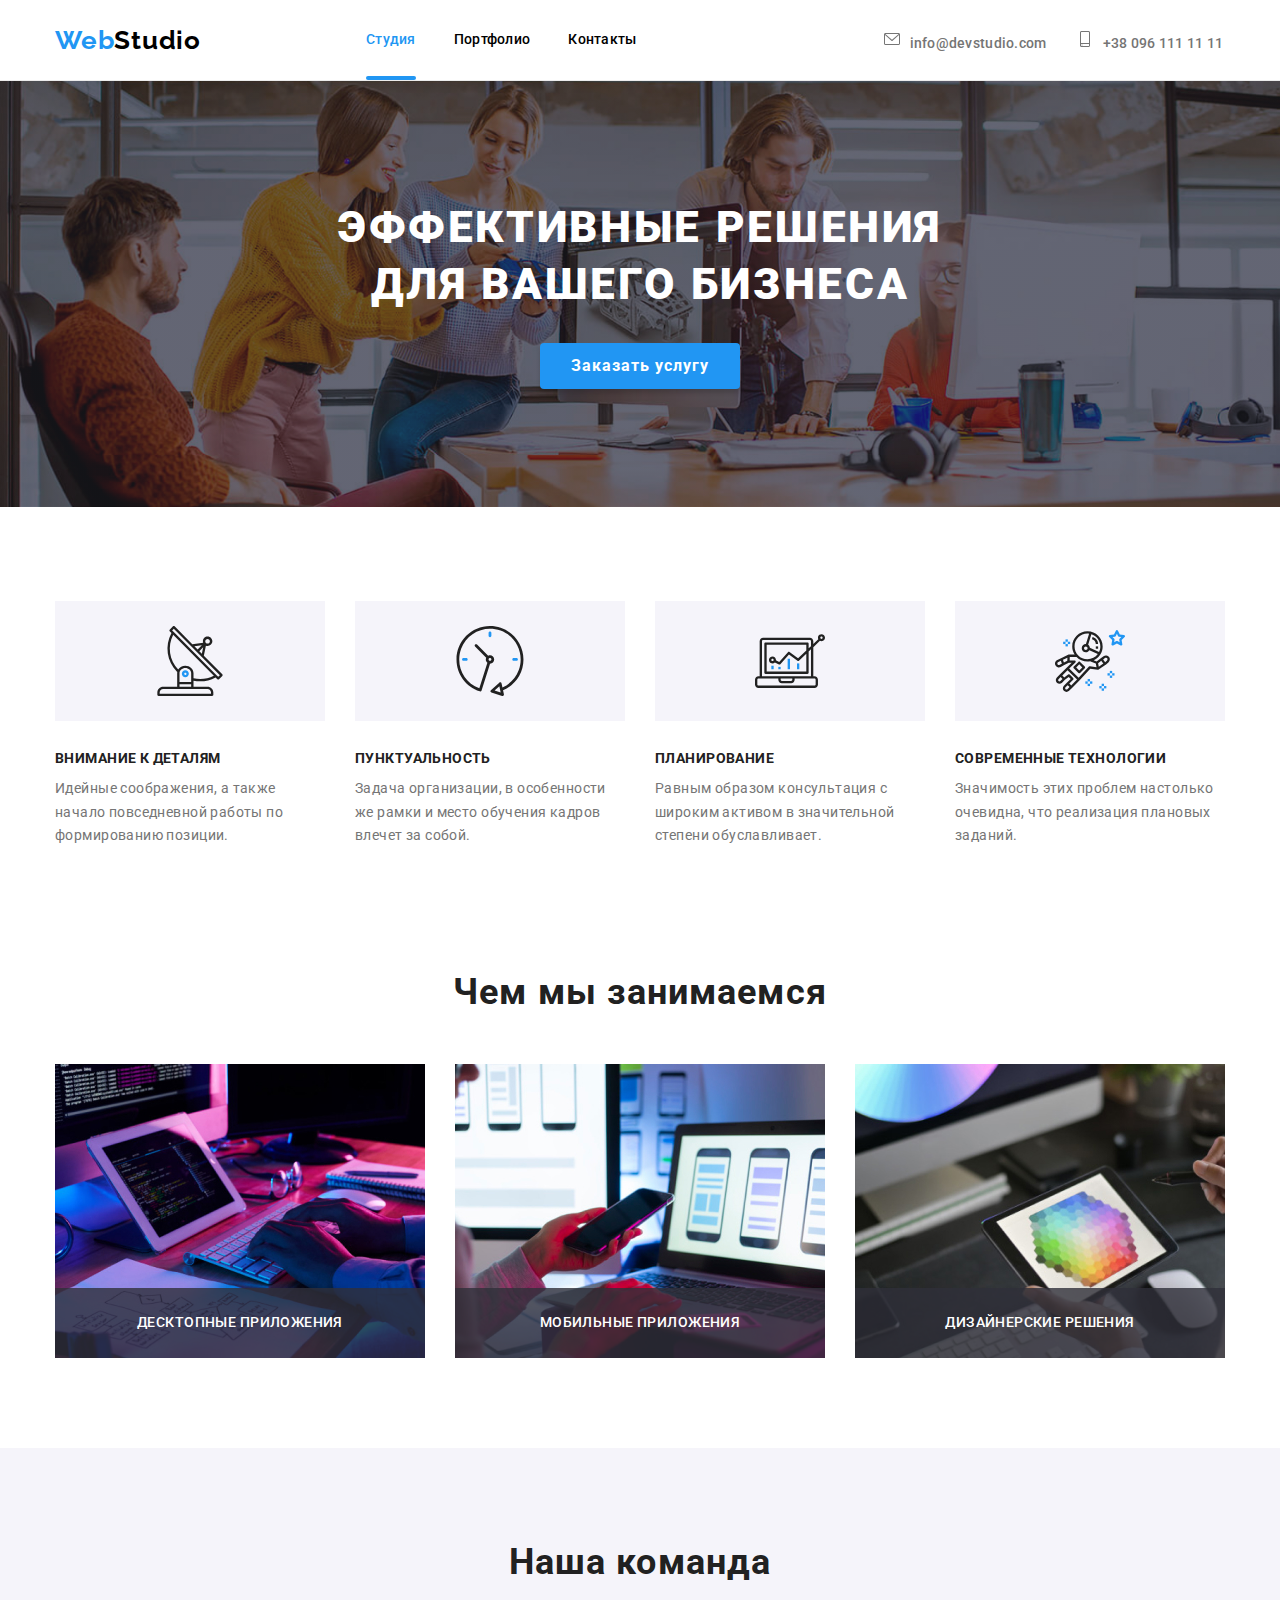
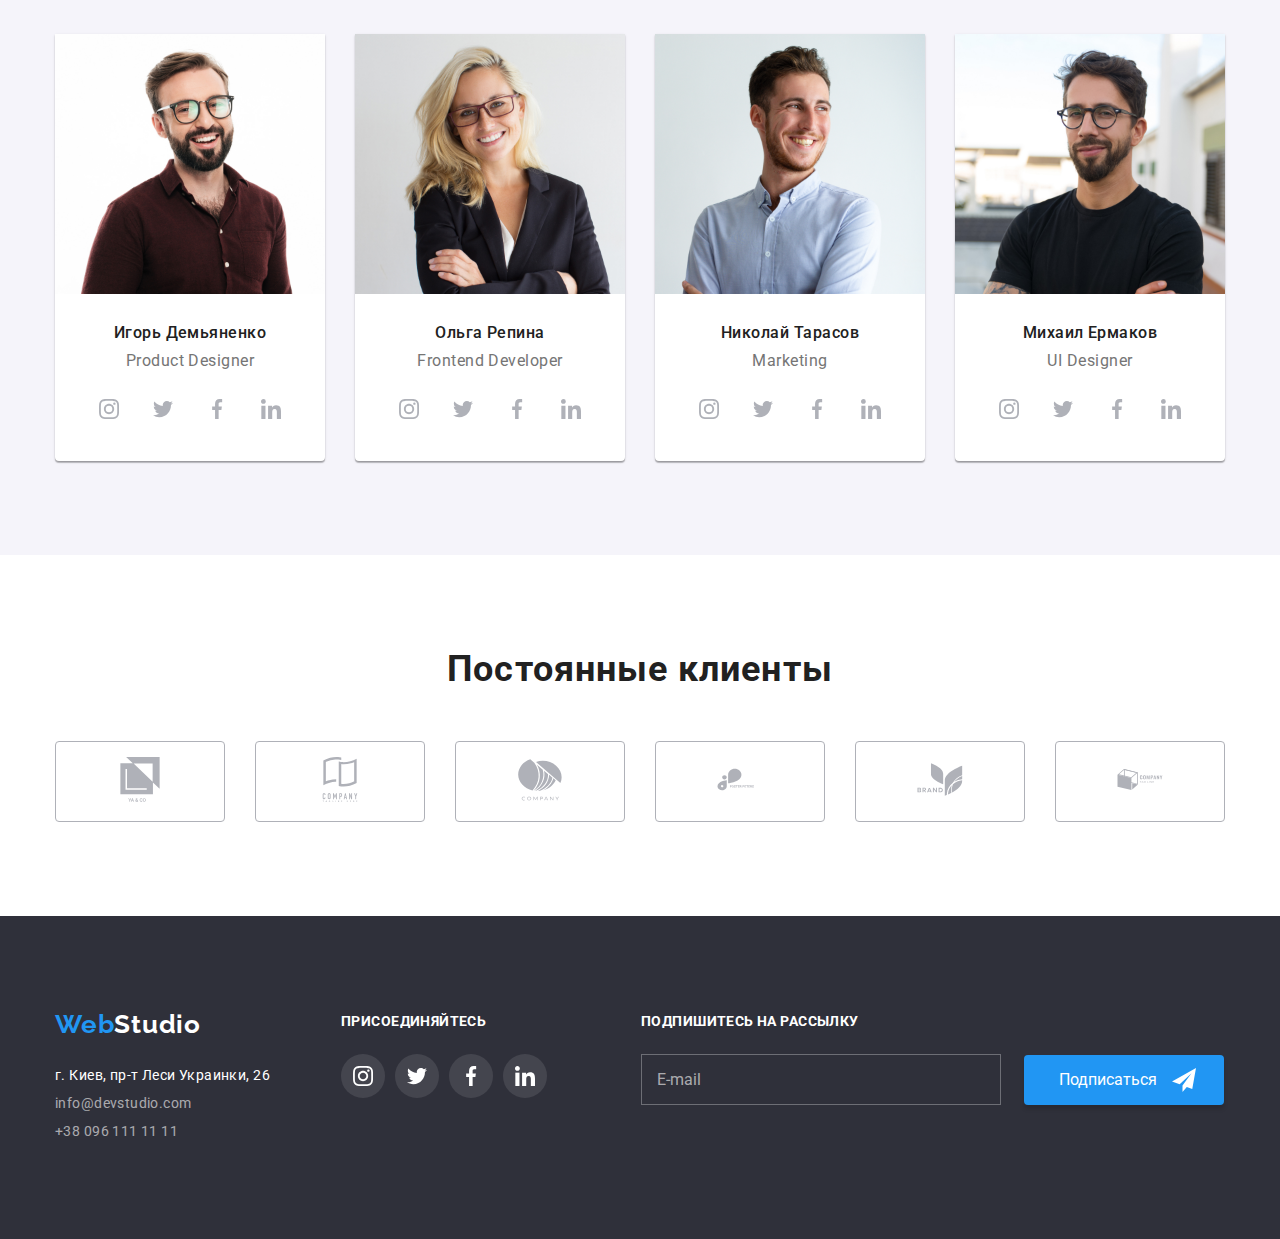
==== index.html @ 7bf4fde3 "hw8" ====
<!DOCTYPE html>
<html lang="ru">

<head>
	<meta charset="UTF-8">
	<meta http-equiv="X-UA-Compatible" content="IE=edge">
	<meta name="viewport" content="width=device-width, initial-scale=1.0">
	<title>WebStudio</title>
	<link href="https://fonts.googleapis.com/css2?family=Roboto:wght@400;500;700;900&display=swap" rel="stylesheet">
	<link href="https://fonts.googleapis.com/css2?family=Raleway:wght@700&display=swap" rel="stylesheet">
	<link rel="stylesheet" href="node_modules/modern-normalize/modern-normalize.css">
	<link href="css/main.min.css" rel="stylesheet">
</head>

<body class="wrapper">
	<header class="header">
		<div class="container">
			<div class="top__line">
				<a href="./index.html" class="top__line-logo">
					<span class="top__line-logo-web">Web</span>Studio
				</a>
				<button type="button" class="mobile-menu" aria-expanded="false" aria-controls="header-menu" data-menu-button>
					<input type="checkbox" />
					<span></span>
					<span></span>
					<span></span>
				</button>
				<div class="header-menu" id="header-menu" data-menu>
					<nav class="top__line-nav" data-menu>
						<ul class="top__line-ul">
							<li class="top__line-li nav__border">
								<a href="./index.html">Студия</a>
							</li>
							<li class="top__line-li">
								<a href="./portfolio.html">Портфолио</a>
							</li>
							<li class="top__line-li " data-menu-close>
								<a href="#">Контакты</a>
							</li>
						</ul>
					</nav>
					<ul class="top__line-info">
						<li class="info-email">
							<a href="#">
								<svg class="info-icon">
									<use href="images/symbol-defs.svg#icon-envelope"></use>
								</svg>info@devstudio.com</a>
						</li>
						<li class="info-tel">
							<a href="tel:+380961111111"><svg class="info-icon" width="10" height="16">
									<use href="images/symbol-defs.svg#icon-smartphone"></use>
								</svg>+38 096 111 11 11</a>
						</li>
					</ul>
					<ul class="header-link">
						<li class="header-link-li"><a href="#">Instagram</a></li>
						<li class="header-link-li"><a href="#">Twitter</a></li>
						<li class="header-link-li"><a href="#">Facebook</a></li>
						<li class="header-link-li"><a href="#">LinkedIn</a></li>
					</ul>
				</div>
			</div>
		</div>
	</header>
	<main class="main">
		<section class="up__block">
			<div class="container">
				<h1 class="up__block-title">Эффективные решения<br> для вашего бизнеса</h1>
				<div class="up__block-button">
					<button type="button" class="up__block-bt" data-modal-open>Заказать услугу</button>
				</div>
			</div>
		</section>
		<section class="peculiarities">
			<div class="container">
				<ul class="peculiarities__flex">
					<li class="peculiarities-info peculiarities-icon1">
						<h2>Внимание к деталям</h2>
						<p>
							Идейные соображения, а также начало повседневной работы по формированию позиции.
						</p>
					</li>
					<li class="peculiarities-info peculiarities-icon2">
						<h2>Пунктуальность</h2>
						<p>
							Задача организации, в особенности же рамки и место обучения кадров влечет за собой.
						</p>
					</li>
					<li class="peculiarities-info peculiarities-icon3">
						<h2>Планирование</h2>
						<p>
							Равным образом консультация с широким активом в значительной степени обуславливает.
						</p>
					</li>
					<li class="peculiarities-info peculiarities-icon4">
						<h2>Современные технологии</h2>
						<p>
							Значимость этих проблем настолько очевидна, что реализация плановых заданий.
						</p>
					</li>
				</ul>
			</div>
		</section>
		<section class="classes">
			<div class="container">
				<h2 class="classes__title">Чем мы занимаемся</h2>
				<ul class="classes__image">
					<li>
						<img src="images/img.jpg" alt="руки" class="classes-img classes-img1" width="370" height="294">
						<h2 class="classes-image-sabtitle">Десктопные приложения</h2>
					</li>
					<li>
						<img src="images/img2.jpg" alt="ноутбук" class="classes-img classes-img2" width="370" height="294">
						<h2 class="classes-image-sabtitle">Мобильные приложения</h2>
					</li>
					<li>
						<img src="images/img3.jpg" alt="палитра" class="classes-img classes-img3" width="370" height="294">
						<h2 class="classes-image-sabtitle">Дизайнерские решения</h2>
					</li>
				</ul>
			</div>
		</section>
		<section class="team">
			<div class="container">
				<h2 class="team__title">Наша команда</h2>
				<ul class="team-flex">
					<li class="team-cards team-card1">
						<img src="images/img4.jpg" alt="Игорь Демьяненко">
						<div class="team-card-padding">
							<h2 class="team-card-title">Игорь Демьяненко</h2>
							<p class="team-card-sabtitle">Product Designer</p>
							<ul class="team-social">
								<li class="team-social-li">
									<a href="#" class="team-social-link" title="instagram">
										<svg class="team-social-svg">
											<use href="images/symbol-defs.svg#icon-instagram"></use>
										</svg>
									</a>
								</li>
								<li class="team-social-li">
									<a href="#" class="team-social-link" title="twitter">
										<svg class="team-social-svg">
											<use href="images/symbol-defs.svg#icon-twitter"></use>
										</svg>
									</a>
								</li>
								<li class="team-social-li">
									<a href="#" class="team-social-link" title="facebook">
										<svg class="team-social-svg">
											<use href="images/symbol-defs.svg#icon-facebook"></use>
										</svg>
									</a>
								</li>
								<li class="team-social-li">
									<a href="#" class="team-social-link" title="linkedin">
										<svg class="team-social-svg">
											<use href="images/symbol-defs.svg#icon-linkedin"></use>
										</svg>
									</a>
								</li>
							</ul>
						</div>
					</li>
					<li class="team-cards team-card2">
						<img src="images/img5.jpg" alt="Игорь Демьяненко">
						<div class="team-card-padding">
							<h2 class="team-card-title">Ольга Репина</h2>
							<p class="team-card-sabtitle">Frontend Developer</p>
							<ul class="team-social">
								<li class="team-social-li">
									<a href="#" class="team-social-link" title="instagram">
										<svg class="team-social-svg">
											<use href="images/symbol-defs.svg#icon-instagram"></use>
										</svg>
									</a>
								</li>
								<li class="team-social-li">
									<a href="#" class="team-social-link" title="twitter">
										<svg class="team-social-svg">
											<use href="images/symbol-defs.svg#icon-twitter"></use>
										</svg>
									</a>
								</li>
								<li class="team-social-li">
									<a href="#" class="team-social-link" title="facebook">
										<svg class="team-social-svg">
											<use href="images/symbol-defs.svg#icon-facebook"></use>
										</svg>
									</a>
								</li>
								<li class="team-social-li">
									<a href="#" class="team-social-link" title="linkedin">
										<svg class="team-social-svg">
											<use href="images/symbol-defs.svg#icon-linkedin"></use>
										</svg>
									</a>
								</li>
							</ul>
						</div>
					</li>
					<li class="team-cards team-card3">
						<img src="images/img6.jpg" alt="Игорь Демьяненко">
						<div class="team-card-padding">
							<h2 class="team-card-title">Николай Тарасов</h2>
							<p class="team-card-sabtitle">Marketing</p>
							<ul class="team-social">
								<li class="team-social-li">
									<a href="#" class="team-social-link" title="instagram">
										<svg class="team-social-svg">
											<use href="images/symbol-defs.svg#icon-instagram"></use>
										</svg>
									</a>
								</li>
								<li class="team-social-li">
									<a href="#" class="team-social-link" title="twitter">
										<svg class="team-social-svg">
											<use href="images/symbol-defs.svg#icon-twitter"></use>
										</svg>
									</a>
								</li>
								<li class="team-social-li">
									<a href="#" class="team-social-link" title="facebook">
										<svg class="team-social-svg">
											<use href="images/symbol-defs.svg#icon-facebook"></use>
										</svg>
									</a>
								</li>
								<li class="team-social-li">
									<a href="#" class="team-social-link" title="linkedin">
										<svg class="team-social-svg">
											<use href="images/symbol-defs.svg#icon-linkedin"></use>
										</svg>
									</a>
								</li>
							</ul>
						</div>
					</li>
					<li class="team-cards team-card4">
						<img src="images/img7.jpg" alt="Игорь Демьяненко">
						<div class="team-card-padding">
							<h2 class="team-card-title">Михаил Ермаков</h2>
							<p class="team-card-sabtitle">UI Designer</p>
							<ul class="team-social">
								<li class="team-social-li">
									<a href="#" class="team-social-link" title="instagram">
										<svg class="team-social-svg">
											<use href="images/symbol-defs.svg#icon-instagram"></use>
										</svg>
									</a>
								</li>
								<li class="team-social-li">
									<a href="#" class="team-social-link" title="twitter">
										<svg class="team-social-svg">
											<use href="images/symbol-defs.svg#icon-twitter"></use>
										</svg>
									</a>
								</li>
								<li class="team-social-li">
									<a href="#" class="team-social-link" title="facebook">
										<svg class="team-social-svg">
											<use href="images/symbol-defs.svg#icon-facebook"></use>
										</svg>
									</a>
								</li>
								<li class="team-social-li">
									<a href="#" class="team-social-link" title="linkedin">
										<svg class="team-social-svg">
											<use href="images/symbol-defs.svg#icon-linkedin"></use>
										</svg>
									</a>
								</li>
							</ul>
						</div>
					</li>
				</ul>
			</div>
		</section>
		<section class="client">
			<div class="container">
				<h2 class="client-title">Постоянные клиенты</h2>
				<ul class="client-ul">
					<li class="client-li">
						<a href="" class="client-link">
							<svg class="client-li-icon">
								<use href="images/symbol-defs.svg#icon-group"></use>
							</svg>
						</a>
					</li>
					<li class="client-li">
						<a href="" class="client-link">
							<svg class="client-li-icon">
								<use href="images/symbol-defs.svg#icon-group-1"></use>
							</svg>
						</a>
					</li>
					<li class="client-li">
						<a href="" class="client-link">
							<svg class="client-li-icon">
								<use href="images/symbol-defs.svg#icon-group-2"></use>
							</svg>
						</a>
					</li>
					<li class="client-li">
						<a href="" class="client-link">
							<svg class="client-li-icon">
								<use href="images/symbol-defs.svg#icon-group-3"></use>
							</svg>
						</a>
					</li>
					<li class="client-li">
						<a href="" class="client-link">
							<svg class="client-li-icon">
								<use href="images/symbol-defs.svg#icon-group-4"></use>
							</svg>
						</a>
					</li>
					<li class="client-li">
						<a href="" class="client-link">
							<svg class="client-li-icon">
								<use href="images/symbol-defs.svg#icon-group-5"></use>
							</svg>
						</a>
					</li>
				</ul>
			</div>
		</section>
	</main>
	<footer class="footer">
		<div class="container">
			<section class="container-flex-footer">

				<address class="footer__address">
					<a href="./index.html" class="footer__logo">
						<span class="footer__logo-web">Web</span>Studio
					</a>
					<p class="footer__address-street">г. Киев, пр-т Леси Украинки, 26</p>
					<a href="mailto:info@devstudio.com" class="footer__address-email">info@devstudio.com</a><br>
					<a href="tel:+380961111111" class="footer__address-tell">+38 096 111 11 11</a>
				</address>
				<section class="footer-social">
					<h2>присоединяйтесь</h2>
					<ul class="social-ul">
						<li><a href="#" class="footer-social-icon footer-social-icon1"></a></li>
						<li><a href="#" class="footer-social-icon footer-social-icon2"></a></li>
						<li><a href="#" class="footer-social-icon footer-social-icon3"></a></li>
						<li><a href="#" class="footer-social-icon footer-social-icon4"></a></li>
					</ul>
				</section>

				<form action="" class="footer-form">
					<h2>Подпишитесь на рассылку</h2>
					<input type="email" placeholder="E-mail" class="footer-form-input">
					<button type="submit" class="footer-form-bt">Подписаться
						<svg class="footer-form-svg" width="24" height="24">
							<use href="images/symbol-defs.svg#icon-send"></use>
						</svg>
					</button>
				</form>
			</section>
		</div>
	</footer>
	<div class="backdrop is-hidden" data-modal>
		<div class="modal">
			<button class="modal-btn" data-modal-close>
				<svg class="modal-btn-close">
					<use href="images/symbol-defs.svg#icon-close"></use>
				</svg>
			</button>
			<form class="modal-body">
				<h2 class="modal-title">Оставьте свои данные, мы вам перезвоним</h2>
				<label for="name" class="modal-label modal-label-name">Имя</label>
				<div class="form-field1">
					<input type="text" name="name" class="modal-input modal-input-name" id="name">
					<svg class="modal-social-svg1">
						<use href="images/symbol-defs.svg#icon-name"></use>
					</svg>
				</div>
				<label for="name" class="modal-label modal-label-name">Телефон</label>
				<div class="form-field1">
					<input type="tel" name="phone" class="modal-input modal-input-name" id="name">
					<svg class="modal-social-svg1">
						<use href="images/symbol-defs.svg#icon-tel"></use>
					</svg>
				</div>
				<label for="name" class="modal-label modal-label-name">Почта</label>
				<div class="form-field1">
					<input type="email" name="email" class="modal-input modal-input-name" id="name">
					<svg class="modal-social-svg1">
						<use href="images/symbol-defs.svg#icon-mail"></use>
					</svg>
				</div>

				<label for="text" class="modal-label modal-label-text">Комментарий</label>
				<textarea name="text" placeholder="Введите текст" class="modal-input modal-input-text" id="text"></textarea>

				<label for="check" class="modal-label-checkbox"><input type="checkbox" id="check" class="modal-checkbox">
					<svg class="checkbox-icon" width="15" height="16">
						<use href="images/symbol-defs.svg#icon-icon-check"></use>
					</svg>
					Соглашаюсь с рассылкой и принимаю <a href="#">Условия
						договора</a>
				</label>
				<button type="submit" class="modal-bt">Отправить</button>
			</form>
		</div>
	</div>
	<script src="js/modal.js"></script>
	<script src="js/mobile-menu.js"></script>
</body>

</html>
---- css/main.min.css ----
body{font-family:Roboto}body.scroll{overflow:hidden}*{padding:0;margin:0;border:0}*,*:before,*:after{-webkit-box-sizing:border-box;box-sizing:border-box}:focus,:active{outline:none}a:focus,a:active{outline:none}nav,footer,header,aside{display:block}html,body{height:100%;width:100%;font-size:100%;line-height:2;font-size:14px;-ms-text-size-adjust:100%;-moz-text-size-adjust:100%;-webkit-text-size-adjust:100%}input,button,textarea{font-family:inherit}input::-ms-clear{display:none}button{cursor:pointer}button::-moz-focus-inner{padding:0;border:0}address{font-style:normal}input,a,a :visited{text-decoration:none;color:inherit}button{color:inherit;background-color:inherit}a:focus{cursor:pointer}a:hover{text-decoration:none}svg{fill:inherit}ul li{list-style:none}img{vertical-align:top}h1,h2,h3,h4,h5,h6{font-size:inherit;font-weight:inherit}.container{margin:0 auto;padding:0 15px}@media screen and (min-width: 480px){.container{width:480px}}@media screen and (min-width: 768px){.container{width:768px}}@media screen and (min-width: 1200px){.container{width:1200px}}.header{background:#fff;border-bottom:1px solid #ECECEC}.top__line{height:80px;display:-webkit-box;display:-ms-flexbox;display:flex;-webkit-box-orient:horizontal;-webkit-box-direction:normal;-ms-flex-direction:row;flex-direction:row;-webkit-box-align:center;-ms-flex-align:center;align-items:center;-webkit-box-pack:justify;-ms-flex-pack:justify;justify-content:space-between}.top__line-logo{color:#000;font-family:Raleway;font-weight:bolder;font-size:26px;line-height:1.19;letter-spacing:0.03em}@media screen and (min-width: 768px){.top__line-logo{-webkit-box-flex:0;-ms-flex:0;flex:0;margin-right:90px}}.top__line-logo-web{color:#2196F3}.header-menu{-webkit-transform:translateX(110%);transform:translateX(110%);-webkit-transition:-webkit-transform 350ms linear;transition:-webkit-transform 350ms linear;transition:transform 350ms linear;transition:transform 350ms linear, -webkit-transform 350ms linear;-webkit-transition-timing-function:cubic-bezier(0.4, 0, 0.2, 1);transition-timing-function:cubic-bezier(0.4, 0, 0.2, 1);position:fixed;overflow-x:scroll;top:0;right:0;margin:0;padding:48px 40px;width:100%;height:100%;background:#fff;color:#000}.header-menu.is-open{-webkit-transform:translatey(0);transform:translatey(0)}.top__line-ul{font-weight:500;font-size:47px;line-height:1.17;letter-spacing:0.02em}.top__line-ul li{-webkit-transition:fill 250ms linear,color 250ms linear;transition:fill 250ms linear,color 250ms linear;-webkit-transition-timing-function:cubic-bezier(0.4, 0, 0.2, 1);transition-timing-function:cubic-bezier(0.4, 0, 0.2, 1);margin-bottom:35px}.top__line-ul li :hover,.top__line-ul li :focus{color:#2196F3}.top__line-ul li:last-child{margin-bottom:25vh}.nav__border{color:#2196F3}.top__line-info{fill:#757575;font-weight:500;font-size:34px;line-height:1.17;letter-spacing:0.02em;display:-webkit-box;display:-ms-flexbox;display:flex;-webkit-box-orient:vertical;-webkit-box-direction:reverse;-ms-flex-direction:column-reverse;flex-direction:column-reverse}.top__line-info a{-webkit-transition:fill 250ms linear,color 250ms linear;transition:fill 250ms linear,color 250ms linear;-webkit-transition-timing-function:cubic-bezier(0.4, 0, 0.2, 1);transition-timing-function:cubic-bezier(0.4, 0, 0.2, 1)}.top__line-info a:hover{color:#2196F3;fill:#2196F3}.top__line-info svg{display:none}.top__line-info .info-email{font-size:24px;line-height:1.16;color:#757575}.top__line-info .info-tel{margin-right:0;margin-bottom:30px;padding-right:0;color:#2196F3}.header-link{position:absolute;bottom:48px;display:-webkit-box;display:-ms-flexbox;display:flex;font-size:18px;line-height:22px;color:#2196F3}.header-link li:not(:last-child){border-right:1px solid rgba(33,33,33,0.2);margin-right:10px;padding-right:10px}@media screen and (min-width: 768px){.header-menu{-webkit-transform:none;transform:none;position:relative;display:-webkit-box;display:-ms-flexbox;display:flex;height:80px;background:none;padding:0;margin:0 -15px;overflow:hidden}.top__line-ul{color:#000;font-weight:500;font-size:14px;line-height:1.14;letter-spacing:0.02em;display:-webkit-box;display:-ms-flexbox;display:flex;-ms-flex-item-align:center;align-self:center}.top__line-ul li{margin-right:38px;-webkit-transition:fill 250ms linear,color 250ms linear;transition:fill 250ms linear,color 250ms linear;-webkit-transition-timing-function:cubic-bezier(0.4, 0, 0.2, 1);transition-timing-function:cubic-bezier(0.4, 0, 0.2, 1);padding:32px 0}.top__line-ul li :hover,.top__line-ul li :focus{color:#2196F3}}@media screen and (min-width: 768px) and (min-width: 1200px){.top__line-ul li:first-child{margin-left:90px}}@media screen and (min-width: 768px){.top__line-ul li:last-child{margin-right:80px}}@media screen and (min-width: 768px) and (min-width: 1200px){.top__line-ul li:last-child{margin-right:247px}}@media screen and (min-width: 768px){.top__line-info{display:block;fill:#757575;font-weight:500;font-size:14px;line-height:1.4;letter-spacing:0.02em;padding:21px 0}.top__line-info a{color:#757575;-webkit-transition:fill 250ms linear,color 250ms linear;transition:fill 250ms linear,color 250ms linear;-webkit-transition-timing-function:cubic-bezier(0.4, 0, 0.2, 1);transition-timing-function:cubic-bezier(0.4, 0, 0.2, 1)}.top__line-info a:hover{color:#2196F3;fill:#2196F3}.top__line-info svg{display:inline;margin-right:10px;width:16px;height:18px}.top__line-info .info-email{font-size:14px;line-height:1.4}}@media screen and (min-width: 768px) and (min-width: 1200px){.top__line-info{display:-webkit-box;display:-ms-flexbox;display:flex;-webkit-box-orient:horizontal;-webkit-box-direction:normal;-ms-flex-direction:row;flex-direction:row;padding:30px 0}.top__line-info .info-tel{margin-left:30px}}@media screen and (min-width: 768px){.header-link{display:none}.nav__border{color:#2196F3}.nav__border::after{content:"";position:relative;top:28px;display:block;margin-bottom:-4px;height:4px;border-radius:2px;background:#2196F3}}.mobile-menu{display:block;position:relative;top:0;left:0;-webkit-user-select:none;-moz-user-select:none;-ms-user-select:none;user-select:none}@media screen and (min-width: 768px){.mobile-menu{display:none}}.mobile-menu input{display:block;width:40px;height:32px;position:absolute;top:-7px;left:-5px;cursor:pointer;opacity:0;z-index:2;-webkit-touch-callout:none}.mobile-menu span{position:relative;display:block;width:33px;height:4px;margin-bottom:5px;background:#212121;border-radius:3px;z-index:1;-webkit-transform-origin:4px 0px;transform-origin:4px 0px;-webkit-transition:background 0.5s cubic-bezier(0.77, 0.2, 0.05, 1),opacity 0.55s ease,-webkit-transform 0.5s cubic-bezier(0.77, 0.2, 0.05, 1);transition:background 0.5s cubic-bezier(0.77, 0.2, 0.05, 1),opacity 0.55s ease,-webkit-transform 0.5s cubic-bezier(0.77, 0.2, 0.05, 1);transition:transform 0.5s cubic-bezier(0.77, 0.2, 0.05, 1),background 0.5s cubic-bezier(0.77, 0.2, 0.05, 1),opacity 0.55s ease;transition:transform 0.5s cubic-bezier(0.77, 0.2, 0.05, 1),background 0.5s cubic-bezier(0.77, 0.2, 0.05, 1),opacity 0.55s ease,-webkit-transform 0.5s cubic-bezier(0.77, 0.2, 0.05, 1)}.mobile-menu span :hover,.mobile-menu span :focus,.mobile-menu span :active{background:#000}.mobile-menu span:first-child{-webkit-transform-origin:0% 0%;transform-origin:0% 0%}.mobile-menu span:nth-last-child(2){-webkit-transform-origin:0% 100%;transform-origin:0% 100%}.mobile-menu input:checked ~ span{opacity:1;-webkit-transform:rotate(-45deg) translate(0px);transform:rotate(-45deg) translate(0px)}.mobile-menu input:checked ~ span:nth-last-child(3){opacity:0;-webkit-transform:rotate(0deg) scale(0.2, 0.2);transform:rotate(0deg) scale(0.2, 0.2)}.mobile-menu input:checked ~ span:nth-last-child(2){-webkit-transform:rotate(45deg) translate(-7px, -10px);transform:rotate(45deg) translate(-7px, -10px)}.up__block{margin:0 auto;background:-webkit-gradient(linear, left top, right top, from(rgba(47,48,58,0.4)), to(rgba(47,48,58,0.4))),url(../images/background.jpg);background:linear-gradient(to right, rgba(47,48,58,0.4), rgba(47,48,58,0.4)),url(../images/background.jpg);background-size:cover;background-repeat:no-repeat;background-position:center}.up__block-title{color:#fff;text-align:center;font-weight:900;font-size:26px;line-height:1.6;text-align:center;letter-spacing:0.06em;text-transform:uppercase;padding-top:118px}@media screen and (min-width: 1200px){.up__block-title{font-size:44px;line-height:1.3}}.up__block-button{text-align:center;padding-bottom:118px}.up__block-bt{margin-top:30px;padding:9.1px 0;width:200px;font-weight:bold;color:#fff;background:#2196F3;-webkit-box-shadow:0px 4px 4px rgba(0,0,0,0.15);box-shadow:0px 4px 4px rgba(0,0,0,0.15);border-radius:4px;font-size:16px;line-height:1.7;letter-spacing:0.06em}.peculiarities{padding:60px 0}.peculiarities-info h2{text-align:center;font-weight:bold;padding-bottom:10px;font-size:14px;line-height:1.14;letter-spacing:0.03em;text-transform:uppercase;color:#212121;margin-top:30px}.peculiarities-info p{font-size:14px;line-height:1.7;letter-spacing:0.03em;color:#757575;margin-bottom:30px}.peculiarities-info:before{display:block;content:"";height:120px;background-size:70px;background-repeat:no-repeat;background-position:center;background-color:#f5f4fa;margin-bottom:20px}.peculiarities-icon1::before{background-image:url(../images/antenna.svg)}.peculiarities-icon2::before{background-image:url(../images/clock.svg)}.peculiarities-icon3::before{background-image:url(../images/diagram.svg)}.peculiarities-icon4::before{background-image:url(../images/astronaut.svg)}@media screen and (min-width: 768px){.peculiarities{padding:94px 0}.peculiarities__flex{display:-webkit-box;display:-ms-flexbox;display:flex;-ms-flex-wrap:wrap;flex-wrap:wrap;margin:-15px}.peculiarities__flex li{margin:15px;width:calc((100% - 4 * 15px) / 2)}.peculiarities__flex li h2{text-align:left}}@media screen and (min-width: 1200px){.peculiarities__flex{display:-webkit-box;display:-ms-flexbox;display:flex;-webkit-box-orient:horizontal;-webkit-box-direction:normal;-ms-flex-direction:row;flex-direction:row;margin:-15px}.peculiarities__flex li{margin:15px;width:calc((100% - 8 * 15px) / 4)}.peculiarities__flex li h2{text-align:left}}.classes{margin-bottom:90px}@media screen and (max-width: 1200px){.classes{display:none}}.classes__title{text-align:center;font-weight:bold;font-size:36px;line-height:1.16;text-align:center;letter-spacing:0.03em;color:#212121;margin-bottom:50px}.classes__image{display:-webkit-box;display:-ms-flexbox;display:flex}.classes__image li{margin-right:30px;position:relative}.classes__image li:last-child{margin-right:0}.classes-image-sabtitle{position:absolute;bottom:0;padding:27px 0;font-weight:500;font-size:14px;line-height:1.14;text-align:center;letter-spacing:0.03em;text-transform:uppercase;width:100%;color:#FFFFFF;background:rgba(47,48,58,0.8)}.team{background:#F5F4FA;padding:60px 0}@media screen and (min-width: 1200px){.team{padding:94px 0}}.team__title{margin-bottom:50px;font-weight:bold;font-size:36px;line-height:1.16;text-align:center;letter-spacing:0.03em;color:#212121}.team-flex .team-cards{margin-bottom:30px}@media screen and (min-width: 768px){.team-flex{display:-webkit-box;display:-ms-flexbox;display:flex;-ms-flex-wrap:wrap;flex-wrap:wrap;margin:-15px}.team-flex .team-cards{margin:15px;width:calc((100% - 4 * 15px) / 2)}}@media screen and (min-width: 1200px){.team-flex{display:-webkit-box;display:-ms-flexbox;display:flex;-ms-flex-wrap:wrap;flex-wrap:wrap;margin:-15px}.team-flex .team-cards{margin:15px;width:calc((100% - 8 * 15px) / 4)}}.team-cards{width:100%;margin-right:30px;background:#fff;-webkit-box-shadow:0px 1px 3px rgba(0,0,0,0.12),0px 1px 1px rgba(0,0,0,0.14),0px 2px 1px rgba(0,0,0,0.2);box-shadow:0px 1px 3px rgba(0,0,0,0.12),0px 1px 1px rgba(0,0,0,0.14),0px 2px 1px rgba(0,0,0,0.2);border-radius:0px 0px 4px 4px}.team-cards img{width:100%}.team-cards:last-child{margin-right:0}.team-card-padding{padding:30px 0}.team-card-title{font-weight:500;font-size:16px;line-height:1.18;text-align:center;letter-spacing:0.03em;color:#212121}.team-card-sabtitle{margin-top:10px;font-size:16px;line-height:1.18;text-align:center;letter-spacing:0.03em;color:#757575}.team-social{margin-top:16px;display:-webkit-box;display:-ms-flexbox;display:flex;-webkit-box-pack:center;-ms-flex-pack:center;justify-content:center}.team-social-link{display:-webkit-box;display:-ms-flexbox;display:flex;-webkit-box-pack:center;-ms-flex-pack:center;justify-content:center;-webkit-box-align:center;-ms-flex-align:center;align-items:center;justify-content:center;-webkit-transition:fill 250ms linear,color 250ms linear,background 250ms linear;transition:fill 250ms linear,color 250ms linear,background 250ms linear;-webkit-transition-timing-function:cubic-bezier(0.4, 0, 0.2, 1);transition-timing-function:cubic-bezier(0.4, 0, 0.2, 1);width:44px;height:44px;border-radius:50%;fill:#AFB1B8}.team-social-link:hover,.team-social-link:focus{background:#2196F3;fill:#fff}.team-social-li{margin-right:10px}.team-social-li:last-child{margin-right:0}.team-social-svg{width:20px;height:20px}.client{padding:60px 0}@media screen and (min-width: 768px){.client{padding:94px 0}}.client-title{text-align:center;font-weight:700;font-size:36px;line-height:1.16;text-align:center;letter-spacing:0.03em;color:#212121;margin-bottom:30px}@media screen and (min-width: 1200px){.client-title{margin-bottom:50px}}.client-ul{display:-webkit-box;display:-ms-flexbox;display:flex;-ms-flex-wrap:wrap;flex-wrap:wrap;margin:-15px}.client-ul li{margin:15px;padding:15px 0 10px 0;width:calc((100% - 4 * 15px) / 2);height:calc((100% - 4 * 10px) / 2);border:1px solid #AFB1B8;-webkit-box-sizing:border-box;box-sizing:border-box;border-radius:4px;fill:#AFB1B8;-webkit-transition:fill 250ms linear,color 250ms linear,border 250ms linear;transition:fill 250ms linear,color 250ms linear,border 250ms linear;-webkit-transition-timing-function:cubic-bezier(0.4, 0, 0.2, 1);transition-timing-function:cubic-bezier(0.4, 0, 0.2, 1);display:-webkit-box;display:-ms-flexbox;display:flex;-webkit-box-align:center;-ms-flex-align:center;align-items:center;-webkit-box-pack:center;-ms-flex-pack:center;justify-content:center}.client-ul li svg{width:50px;height:45px}.client-ul li:hover,.client-ul li:focus{fill:#2196F3;cursor:pointer;border:1px solid #2196F3}@media screen and (min-width: 768px){.client-ul li{margin:15px;width:calc((100% - 6 * 15px) / 3)}}@media screen and (min-width: 1200px){.client-ul li{margin:15px;width:calc((100% - 12 * 15px) / 6)}}.footer{padding:60px 0;background:#2F303A;text-align:center}@media screen and (min-width: 1200px){.footer{display:-webkit-box;display:-ms-flexbox;display:flex;-webkit-box-orient:horizontal;-webkit-box-direction:normal;-ms-flex-direction:row;flex-direction:row;padding:94px 0}}.footer__logo{color:#fff;font-family:Raleway;font-weight:bolder;font-size:26px;line-height:1.14;letter-spacing:0.03em;margin-bottom:20px;padding:0}@media screen and (min-width: 1200px){.footer__logo{margin-bottom:20px}}.footer__logo-web{color:#2196F3}.footer__address{margin-bottom:60px}@media screen and (min-width: 768px){.footer__address{text-align:center;-webkit-box-flex:0;-ms-flex:0 1 50%;flex:0 1 50%;padding:0 50px}}@media screen and (min-width: 1200px){.footer__address{text-align:left;-webkit-box-flex:0;-ms-flex:0 216px;flex:0 216px;padding:0;margin:0 70px 0 0}}.footer__address-street{margin-top:20px;font-style:normal;font-size:14px;line-height:1.9;letter-spacing:0.03em;color:#FFFFFF}.footer__address-email,.footer__address-tell{font-style:normal;font-size:14px;line-height:1.7;letter-spacing:0.03em;color:rgba(255,255,255,0.6);-webkit-transition:fill 250ms linear,color 250ms linear;transition:fill 250ms linear,color 250ms linear;-webkit-transition-timing-function:cubic-bezier(0.4, 0, 0.2, 1);transition-timing-function:cubic-bezier(0.4, 0, 0.2, 1)}.footer__address-email:hover,.footer__address-email:focus,.footer__address-tell:hover,.footer__address-tell:focus{color:#2196F3}@media screen and (min-width: 768px){.container-flex-footer{display:-webkit-box;display:-ms-flexbox;display:flex;-ms-flex-wrap:wrap;flex-wrap:wrap}}@media screen and (min-width: 1200px){.container-flex-footer{display:-webkit-box;display:-ms-flexbox;display:flex;-webkit-box-flex:50%;-ms-flex:50%;flex:50%}}.footer-social{text-align:center;margin-bottom:60px}.footer-social h2{font-weight:bold;font-size:14px;line-height:1.7;letter-spacing:0.03em;text-transform:uppercase;color:#fff;margin-bottom:20px}@media screen and (min-width: 1200px){.footer-social h2{text-align:left}}.footer-social li:nth-child(1){display:block}@media screen and (min-width: 768px){.footer-social{-webkit-box-flex:50%;-ms-flex:50%;flex:50%}}@media screen and (min-width: 1200px){.footer-social{-webkit-box-flex:0;-ms-flex:0;flex:0;padding:0;margin:0 93px 0 0}}.social-ul{display:-webkit-box;display:-ms-flexbox;display:flex;-webkit-box-pack:center;-ms-flex-pack:center;justify-content:center}.footer-social-icon{display:block;width:44px;height:44px;border-radius:50%;background-size:20px;background-repeat:no-repeat;background-position:center;background-color:rgba(255,255,255,0.1);margin-right:10px;-webkit-transition:fill 250ms linear,color 250ms linear,background 250ms linear;transition:fill 250ms linear,color 250ms linear,background 250ms linear;-webkit-transition-timing-function:cubic-bezier(0.4, 0, 0.2, 1);transition-timing-function:cubic-bezier(0.4, 0, 0.2, 1)}.footer-social-icon:hover,.footer-social-icon:focus{background-color:#2196F3}.footer-social-icon1{background-image:url(../images/instagram.svg)}.footer-social-icon2{background-image:url(../images/twitter.svg)}.footer-social-icon3{background-image:url(../images/facebook.svg)}.footer-social-icon4{background-image:url(../images/linkedin.svg);margin-right:0}.footer-form{margin:0 auto}.footer-form h2{text-align:center;margin-bottom:20px;font-weight:700;font-size:14px;line-height:1.7;letter-spacing:0.03em;text-transform:uppercase;color:#FFFFFF}@media screen and (min-width: 1200px){.footer-form h2{text-align:left}}.footer-form-input{padding:15px;margin-bottom:20px;font-size:16px;border:1px solid rgba(255,255,255,0.3);background:#2F303A;color:#fff;width:100%}.footer-form-input:focus{border:1px solid #2196F3}.footer-form-input::-webkit-input-placeholder{color:rgba(255,255,255,0.6)}.footer-form-input:-ms-input-placeholder{color:rgba(255,255,255,0.6)}.footer-form-input::-ms-input-placeholder{color:rgba(255,255,255,0.6)}.footer-form-input::placeholder{color:rgba(255,255,255,0.6)}@media screen and (min-width: 768px){.footer-form-input{width:460px;display:block}}@media screen and (min-width: 1200px){.footer-form-input{width:360px;display:inline;margin-right:20px}}.footer-form-bt{position:relative;padding:9px 67px 9px 35px;font-size:16px;line-height:2;background:#2196F3;color:#fff;-webkit-box-shadow:0px 4px 4px rgba(0,0,0,0.15);box-shadow:0px 4px 4px rgba(0,0,0,0.15);border-radius:4px}.footer-form-svg{position:absolute;top:50%;right:28px;-webkit-transform:translateY(-50%);transform:translateY(-50%);fill:#fff;text-align:center}.backdrop{position:fixed;top:0;left:0;width:100%;height:100%;background:rgba(0,0,0,0.2)}.is-hidden{opacity:0;pointer-events:none;-webkit-transition:opacity 250ms linear;transition:opacity 250ms linear;-webkit-transition-timing-function:cubic-bezier(0.4, 0, 0.2, 1);transition-timing-function:cubic-bezier(0.4, 0, 0.2, 1)}.modal{position:absolute;width:450px;min-height:auto;top:50%;left:50%;-webkit-transform:translate(-50%, -50%);transform:translate(-50%, -50%);background:#FFFFFF;-webkit-box-shadow:0px 1px 3px rgba(0,0,0,0.12),0px 1px 1px rgba(0,0,0,0.14),0px 2px 1px rgba(0,0,0,0.2);box-shadow:0px 1px 3px rgba(0,0,0,0.12),0px 1px 1px rgba(0,0,0,0.14),0px 2px 1px rgba(0,0,0,0.2);border-radius:4px;padding:40px}.modal a{color:#188CE8;text-decoration:underline}@media screen and (max-width: 422px){.modal{width:100%;max-height:560px;overflow:scroll;padding:35px 15px 15px 15px;margin:0}}@media screen and (min-width: 1200px){.modal{min-width:528px;min-height:581px}}.modal-btn{position:absolute;top:8px;right:8px;width:30px;height:30px;border:1px solid rgba(0,0,0,0.2);border-radius:50%;background:url(../images/close.svg) 11px no-repeat;background-position:center;-webkit-transition:fill 250ms linear,color 250ms linear,border 550ms linear;transition:fill 250ms linear,color 250ms linear,border 550ms linear;-webkit-transition-timing-function:cubic-bezier(0.4, 0, 0.2, 1);transition-timing-function:cubic-bezier(0.4, 0, 0.2, 1)}.modal-btn:hover{fill:#2196F3;border:1px solid rgba(0,0,0,0.09)}.modal-btn-close{width:11px;height:11px;margin:0 auto}.modal-title{font-weight:700;font-size:20px;line-height:1.15;text-align:center;letter-spacing:0.03em;color:#212121;margin-bottom:12px}.modal-label{font-size:12px;line-height:1.16;letter-spacing:0.01em;color:#757575}.modal-input{border:1px solid rgba(33,33,33,0.2);-webkit-box-sizing:border-box;box-sizing:border-box;border-radius:4px;display:block;width:100%;height:40px;margin-top:-2px;margin-bottom:10px;padding:12px 16px 12px 42px}.modal-input:focus{border:1px solid #2196F3}.modal-input-text{resize:none;width:100%;height:120px;padding:12px 16px;font-size:14px;line-height:1.14;letter-spacing:0.01em}.modal-input-text::-webkit-input-placeholder{color:rgba(117,117,117,0.5)}.modal-input-text:-ms-input-placeholder{color:rgba(117,117,117,0.5)}.modal-input-text::-ms-input-placeholder{color:rgba(117,117,117,0.5)}.modal-input-text::placeholder{color:rgba(117,117,117,0.5)}.checkbox-icon{fill:#fff;border:solid 0.6px #212121;border-radius:1.5px;width:15px;height:15px;padding:-2px}.modal-checkbox{appearance:none;-webkit-appearance:none;-moz-appearance:none;margin-bottom:30px}.modal-checkbox:checked+.checkbox-icon{fill:#2196F3;border:none}.modal-label-checkbox{font-size:12px;line-height:1.16;letter-spacing:0.03em;color:#757575}@media screen and (min-width: 1200px){.modal-label-checkbox{font-size:14px;line-height:1.7}}.modal-bt{padding:10px 55px;background:#188CE8;-webkit-box-shadow:0px 4px 4px rgba(0,0,0,0.15);box-shadow:0px 4px 4px rgba(0,0,0,0.15);border-radius:4px;font-weight:700;font-size:16px;line-height:30px;display:-webkit-box;display:-ms-flexbox;display:flex;margin:0 auto;margin-top:30px;-webkit-box-align:center;-ms-flex-align:center;align-items:center;text-align:center;letter-spacing:0.06em;color:#FFFFFF}.form-field1,.form-field2,.form-field3{position:relative}.modal-social-svg1,.modal-social-svg2,.modal-social-svg3{fill:#212121;position:absolute;top:50%;left:14px;-webkit-transform:translateY(-50%);transform:translateY(-50%);width:12px;height:12px}.modal-input:focus+.modal-social-svg1{fill:#2196F3}.filters{padding:60px 0}@media screen and (min-width: 1200px){.filters{padding:94px 0}}.filters-list{display:-webkit-box;display:-ms-flexbox;display:flex;-ms-flex-wrap:wrap;flex-wrap:wrap;margin:0 auto;margin-bottom:50px;max-width:611px;width:100%;-webkit-box-align:center;-ms-flex-align:center;align-items:center}.filters-element button{padding:6.3px 22px;margin-right:8px;margin-bottom:20px;font-size:16px;line-height:1.6;font-weight:500;background:#F5F4FA;border-radius:4px;white-space:nowrap;-webkit-transition:fill 250ms linear,color 250ms linear,background 250ms linear;transition:fill 250ms linear,color 250ms linear,background 250ms linear;-webkit-transition-timing-function:cubic-bezier(0.4, 0, 0.2, 1);transition-timing-function:cubic-bezier(0.4, 0, 0.2, 1)}.filters-element button:hover,.filters-element button:focus{cursor:pointer;color:#fff;background:#2196F3;-webkit-box-shadow:0px 3px 1px rgba(0,0,0,0.1),0px 1px 2px rgba(0,0,0,0.08),0px 2px 2px rgba(0,0,0,0.12);box-shadow:0px 3px 1px rgba(0,0,0,0.1),0px 1px 2px rgba(0,0,0,0.08),0px 2px 2px rgba(0,0,0,0.12)}@media screen and (min-width: 768px){.project{display:-webkit-box;display:-ms-flexbox;display:flex;-ms-flex-wrap:wrap;flex-wrap:wrap}}@media screen and (min-width: 768px){.project{display:-webkit-box;display:-ms-flexbox;display:flex;-ms-flex-wrap:wrap;flex-wrap:wrap;margin:-15px}.project .project-content{margin:15px;width:calc((100% - 4 * 15px) / 2)}}@media screen and (min-width: 768px) and (min-width: 1200px){.project .project-content{margin:15px;width:calc((100% - 6 * 15px) / 3)}}.project h2{font-weight:bold;font-size:18px;line-height:2;letter-spacing:0.06em;color:#212121}.project-content{width:100%;margin:0 30px 30px 0;background:#fff}.project-content:nth-child(3n+3){margin-right:0}.project-body{display:block;-webkit-transition:-webkit-box-shadow 250ms linear;transition:-webkit-box-shadow 250ms linear;transition:box-shadow 250ms linear;transition:box-shadow 250ms linear, -webkit-box-shadow 250ms linear;-webkit-transition-timing-function:cubic-bezier(0.4, 0, 0.2, 1);transition-timing-function:cubic-bezier(0.4, 0, 0.2, 1)}.project-body:hover,.project-body:focus{-webkit-box-shadow:0px 1px 1px rgba(0,0,0,0.12),0px 4px 4px rgba(0,0,0,0.06),1px 4px 6px rgba(0,0,0,0.16);box-shadow:0px 1px 1px rgba(0,0,0,0.12),0px 4px 4px rgba(0,0,0,0.06),1px 4px 6px rgba(0,0,0,0.16)}.project-body img{width:100%;height:auto;-webkit-transition:opacity 350ms linear;transition:opacity 350ms linear;-webkit-transition-timing-function:cubic-bezier(0.4, 0, 0.2, 1);transition-timing-function:cubic-bezier(0.4, 0, 0.2, 1)}body.scroll .project-body img{opacity:0}.project-body-text{position:relative;overflow:hidden}.project-content-title{position:absolute;top:0;left:0;width:100%;height:100%;-webkit-transform:translatey(110%);transform:translatey(110%);-webkit-transition:-webkit-transform 250ms linear;transition:-webkit-transform 250ms linear;transition:transform 250ms linear;transition:transform 250ms linear, -webkit-transform 250ms linear;-webkit-transition-timing-function:cubic-bezier(0.4, 0, 0.2, 1);transition-timing-function:cubic-bezier(0.4, 0, 0.2, 1);padding:63px 24px;background:rgba(33,150,243,0.9);font-size:18px;line-height:1.5;letter-spacing:0.03em;color:#fff}.project-content :hover .project-content-title,.project-content :focus .project-content-title{opacity:1;-webkit-transform:translatey(0);transform:translatey(0)}.project-border{padding:20px 24px;border:1px solid #eee}.project-border p{font-size:16px;line-height:1.8;letter-spacing:0.03em;color:#757575;margin-top:4px}.peculiarities-svg{color:#000;background:#FFFFFF}
/*# sourceMappingURL=main.min.css.map */
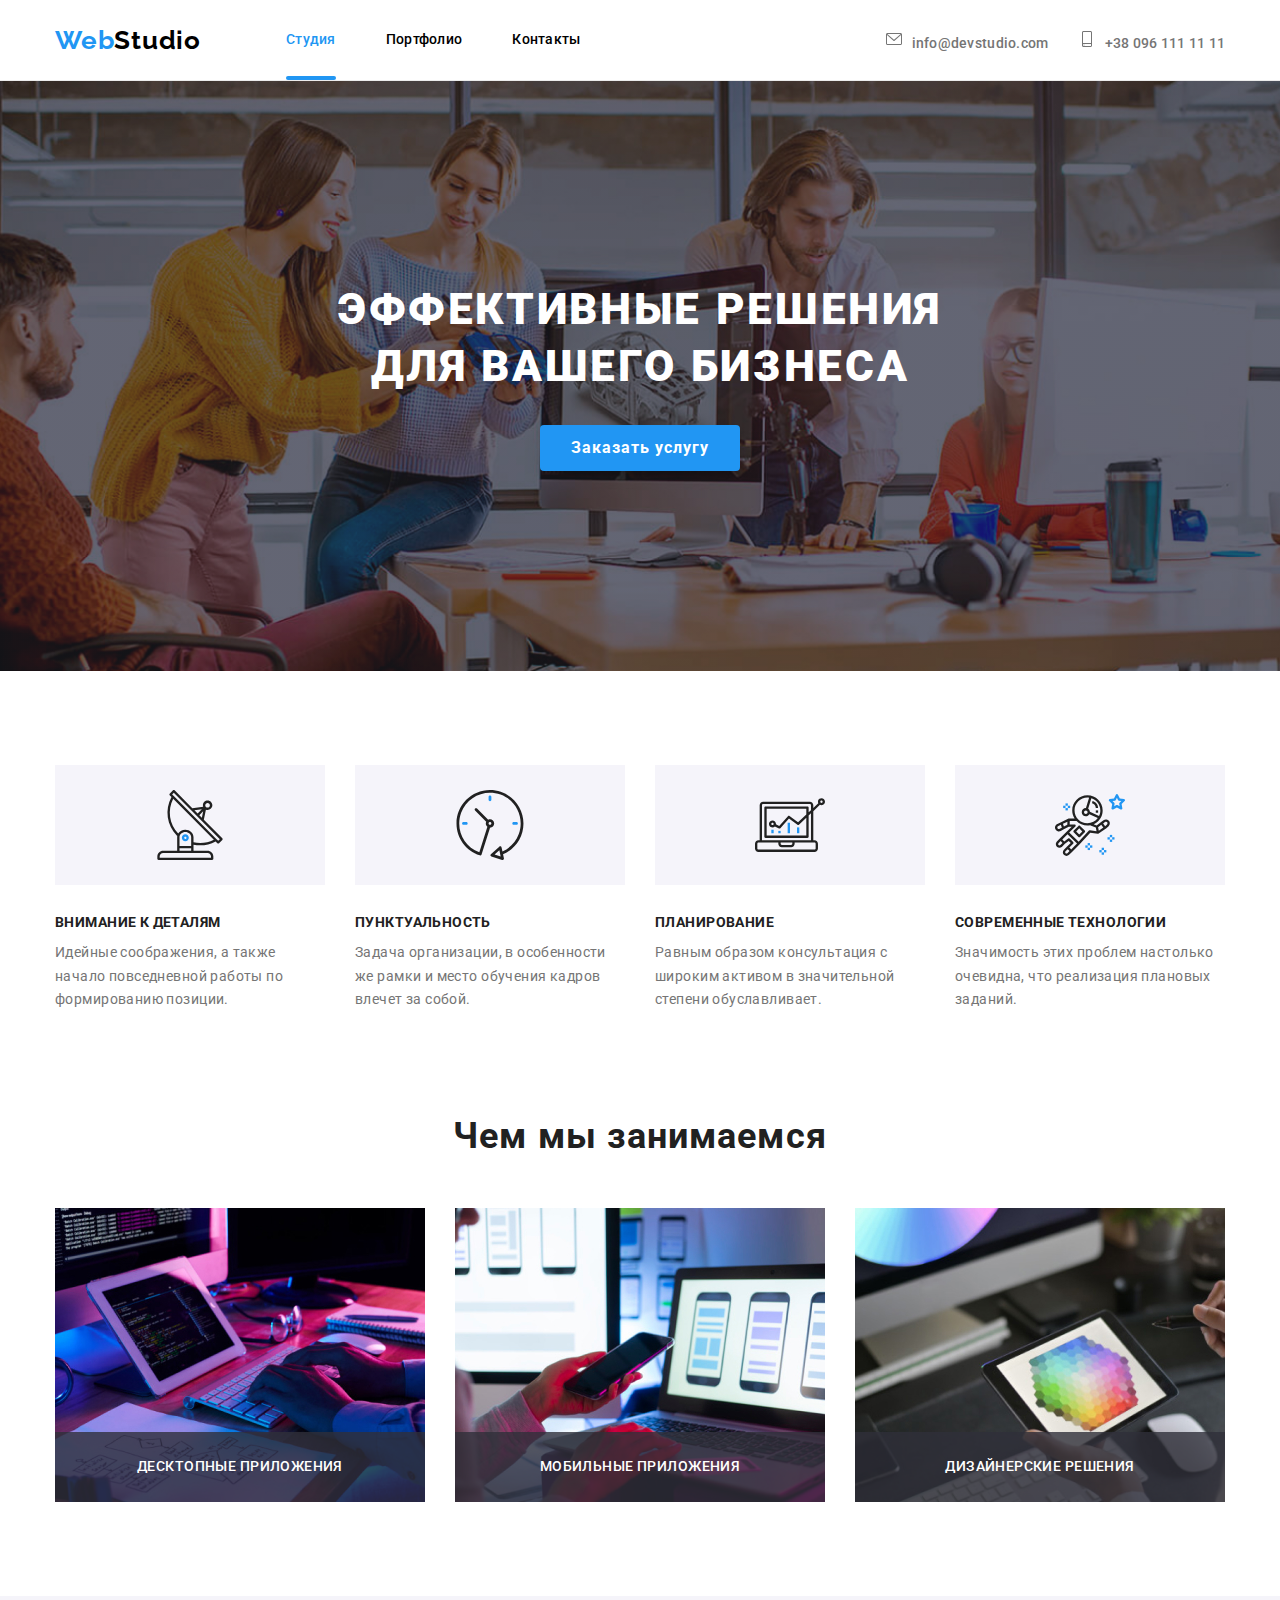
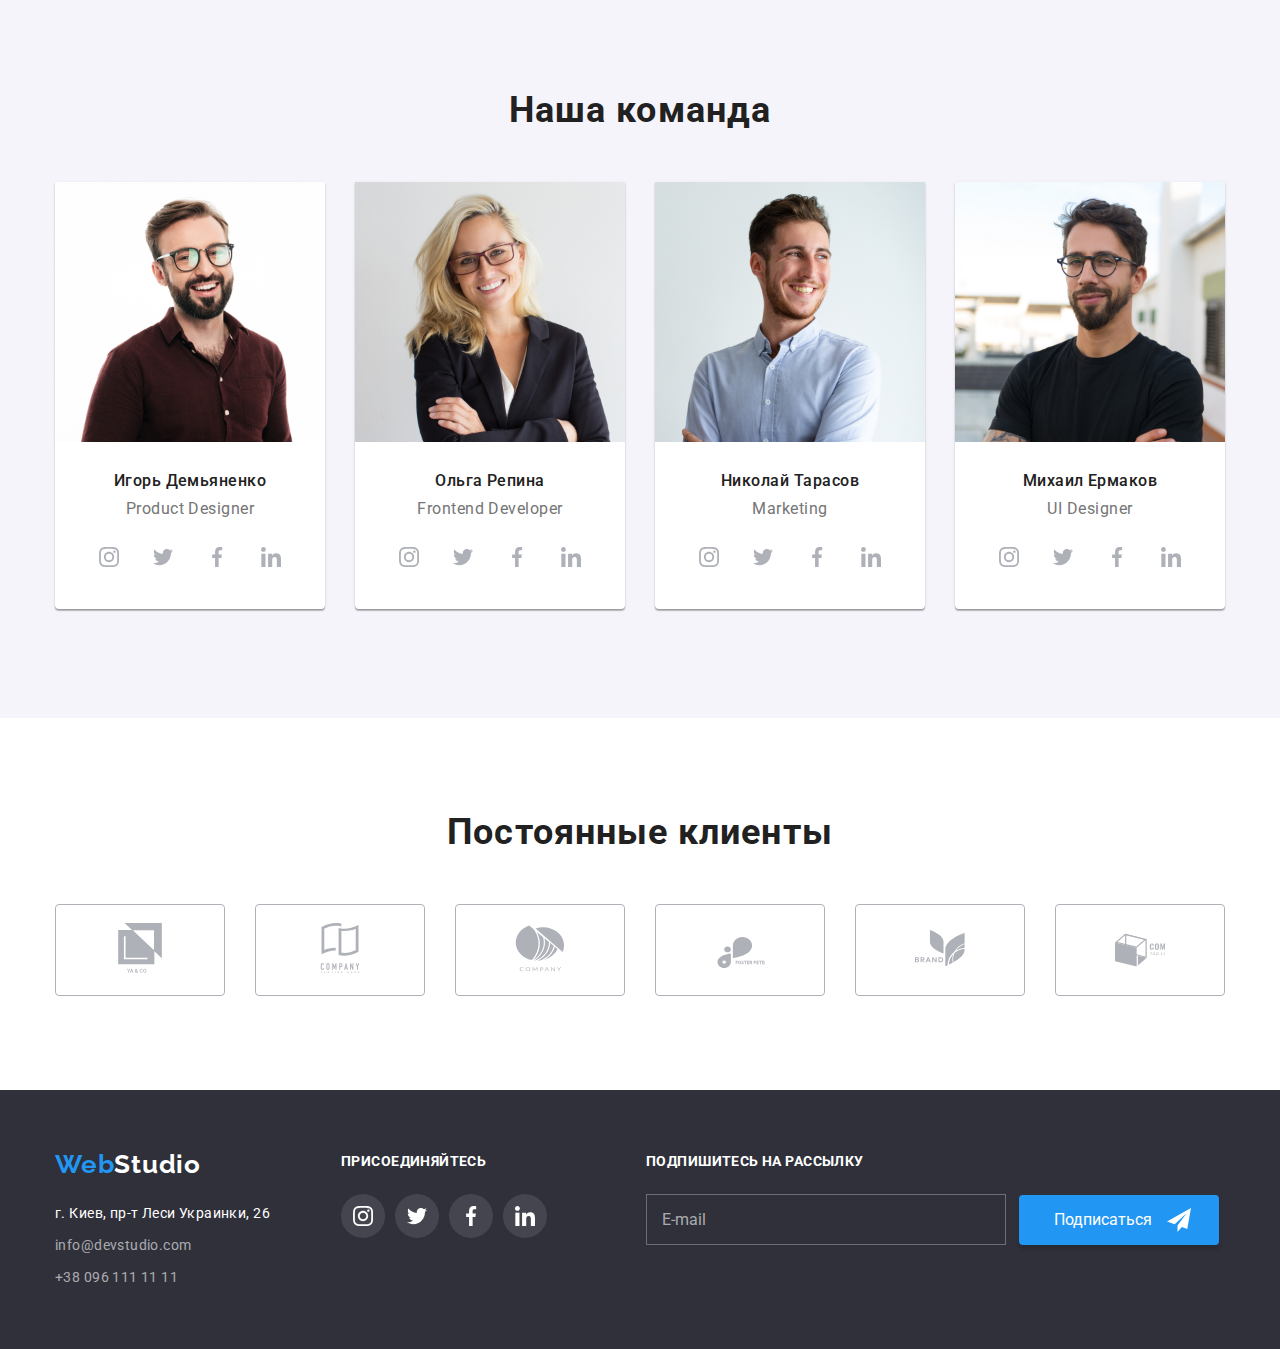
==== commit 0958f804: "новые изменения" ====
--- a/index.html
+++ b/index.html
@@ -12,7 +12,7 @@
 	<link href="css/main.min.css" rel="stylesheet">
 </head>
 
-<body class="wrapper">
+<body>
 	<header class="header">
 		<div class="container">
 			<div class="top__line">
@@ -34,7 +34,7 @@
 							<li class="top__line-li">
 								<a href="./portfolio.html">Портфолио</a>
 							</li>
-							<li class="top__line-li " data-menu-close>
+							<li class="top__line-li">
 								<a href="#">Контакты</a>
 							</li>
 						</ul>
@@ -303,7 +303,7 @@
 					<li class="client-li">
 						<a href="" class="client-link">
 							<svg class="client-li-icon">
-								<use href="images/symbol-defs.svg#icon-group-3"></use>
+								<use href="images/symbol-defs.svg#icon-group-3" width="70" height="65" ></use>
 							</svg>
 						</a>
 					</li>
@@ -317,7 +317,7 @@
 					<li class="client-li">
 						<a href="" class="client-link">
 							<svg class="client-li-icon">
-								<use href="images/symbol-defs.svg#icon-group-5"></use>
+								<use href="images/symbol-defs.svg#icon-group-5" width="70" height="70"></use>
 							</svg>
 						</a>
 					</li>
@@ -334,7 +334,7 @@
 						<span class="footer__logo-web">Web</span>Studio
 					</a>
 					<p class="footer__address-street">г. Киев, пр-т Леси Украинки, 26</p>
-					<a href="mailto:info@devstudio.com" class="footer__address-email">info@devstudio.com</a><br>
+					<a href="mailto:info@devstudio.com" class="footer__address-email">info@devstudio.com</a>
 					<a href="tel:+380961111111" class="footer__address-tell">+38 096 111 11 11</a>
 				</address>
 				<section class="footer-social">
--- a/css/main.min.css
+++ b/css/main.min.css
@@ -1,2 +1,2 @@
-body{font-family:Roboto}body.scroll{overflow:hidden}*{padding:0;margin:0;border:0}*,*:before,*:after{-webkit-box-sizing:border-box;box-sizing:border-box}:focus,:active{outline:none}a:focus,a:active{outline:none}nav,footer,header,aside{display:block}html,body{height:100%;width:100%;font-size:100%;line-height:2;font-size:14px;-ms-text-size-adjust:100%;-moz-text-size-adjust:100%;-webkit-text-size-adjust:100%}input,button,textarea{font-family:inherit}input::-ms-clear{display:none}button{cursor:pointer}button::-moz-focus-inner{padding:0;border:0}address{font-style:normal}input,a,a :visited{text-decoration:none;color:inherit}button{color:inherit;background-color:inherit}a:focus{cursor:pointer}a:hover{text-decoration:none}svg{fill:inherit}ul li{list-style:none}img{vertical-align:top}h1,h2,h3,h4,h5,h6{font-size:inherit;font-weight:inherit}.container{margin:0 auto;padding:0 15px}@media screen and (min-width: 480px){.container{width:480px}}@media screen and (min-width: 768px){.container{width:768px}}@media screen and (min-width: 1200px){.container{width:1200px}}.header{background:#fff;border-bottom:1px solid #ECECEC}.top__line{height:80px;display:-webkit-box;display:-ms-flexbox;display:flex;-webkit-box-orient:horizontal;-webkit-box-direction:normal;-ms-flex-direction:row;flex-direction:row;-webkit-box-align:center;-ms-flex-align:center;align-items:center;-webkit-box-pack:justify;-ms-flex-pack:justify;justify-content:space-between}.top__line-logo{color:#000;font-family:Raleway;font-weight:bolder;font-size:26px;line-height:1.19;letter-spacing:0.03em}@media screen and (min-width: 768px){.top__line-logo{-webkit-box-flex:0;-ms-flex:0;flex:0;margin-right:90px}}.top__line-logo-web{color:#2196F3}.header-menu{-webkit-transform:translateX(110%);transform:translateX(110%);-webkit-transition:-webkit-transform 350ms linear;transition:-webkit-transform 350ms linear;transition:transform 350ms linear;transition:transform 350ms linear, -webkit-transform 350ms linear;-webkit-transition-timing-function:cubic-bezier(0.4, 0, 0.2, 1);transition-timing-function:cubic-bezier(0.4, 0, 0.2, 1);position:fixed;overflow-x:scroll;top:0;right:0;margin:0;padding:48px 40px;width:100%;height:100%;background:#fff;color:#000}.header-menu.is-open{-webkit-transform:translatey(0);transform:translatey(0)}.top__line-ul{font-weight:500;font-size:47px;line-height:1.17;letter-spacing:0.02em}.top__line-ul li{-webkit-transition:fill 250ms linear,color 250ms linear;transition:fill 250ms linear,color 250ms linear;-webkit-transition-timing-function:cubic-bezier(0.4, 0, 0.2, 1);transition-timing-function:cubic-bezier(0.4, 0, 0.2, 1);margin-bottom:35px}.top__line-ul li :hover,.top__line-ul li :focus{color:#2196F3}.top__line-ul li:last-child{margin-bottom:25vh}.nav__border{color:#2196F3}.top__line-info{fill:#757575;font-weight:500;font-size:34px;line-height:1.17;letter-spacing:0.02em;display:-webkit-box;display:-ms-flexbox;display:flex;-webkit-box-orient:vertical;-webkit-box-direction:reverse;-ms-flex-direction:column-reverse;flex-direction:column-reverse}.top__line-info a{-webkit-transition:fill 250ms linear,color 250ms linear;transition:fill 250ms linear,color 250ms linear;-webkit-transition-timing-function:cubic-bezier(0.4, 0, 0.2, 1);transition-timing-function:cubic-bezier(0.4, 0, 0.2, 1)}.top__line-info a:hover{color:#2196F3;fill:#2196F3}.top__line-info svg{display:none}.top__line-info .info-email{font-size:24px;line-height:1.16;color:#757575}.top__line-info .info-tel{margin-right:0;margin-bottom:30px;padding-right:0;color:#2196F3}.header-link{position:absolute;bottom:48px;display:-webkit-box;display:-ms-flexbox;display:flex;font-size:18px;line-height:22px;color:#2196F3}.header-link li:not(:last-child){border-right:1px solid rgba(33,33,33,0.2);margin-right:10px;padding-right:10px}@media screen and (min-width: 768px){.header-menu{-webkit-transform:none;transform:none;position:relative;display:-webkit-box;display:-ms-flexbox;display:flex;height:80px;background:none;padding:0;margin:0 -15px;overflow:hidden}.top__line-ul{color:#000;font-weight:500;font-size:14px;line-height:1.14;letter-spacing:0.02em;display:-webkit-box;display:-ms-flexbox;display:flex;-ms-flex-item-align:center;align-self:center}.top__line-ul li{margin-right:38px;-webkit-transition:fill 250ms linear,color 250ms linear;transition:fill 250ms linear,color 250ms linear;-webkit-transition-timing-function:cubic-bezier(0.4, 0, 0.2, 1);transition-timing-function:cubic-bezier(0.4, 0, 0.2, 1);padding:32px 0}.top__line-ul li :hover,.top__line-ul li :focus{color:#2196F3}}@media screen and (min-width: 768px) and (min-width: 1200px){.top__line-ul li:first-child{margin-left:90px}}@media screen and (min-width: 768px){.top__line-ul li:last-child{margin-right:80px}}@media screen and (min-width: 768px) and (min-width: 1200px){.top__line-ul li:last-child{margin-right:247px}}@media screen and (min-width: 768px){.top__line-info{display:block;fill:#757575;font-weight:500;font-size:14px;line-height:1.4;letter-spacing:0.02em;padding:21px 0}.top__line-info a{color:#757575;-webkit-transition:fill 250ms linear,color 250ms linear;transition:fill 250ms linear,color 250ms linear;-webkit-transition-timing-function:cubic-bezier(0.4, 0, 0.2, 1);transition-timing-function:cubic-bezier(0.4, 0, 0.2, 1)}.top__line-info a:hover{color:#2196F3;fill:#2196F3}.top__line-info svg{display:inline;margin-right:10px;width:16px;height:18px}.top__line-info .info-email{font-size:14px;line-height:1.4}}@media screen and (min-width: 768px) and (min-width: 1200px){.top__line-info{display:-webkit-box;display:-ms-flexbox;display:flex;-webkit-box-orient:horizontal;-webkit-box-direction:normal;-ms-flex-direction:row;flex-direction:row;padding:30px 0}.top__line-info .info-tel{margin-left:30px}}@media screen and (min-width: 768px){.header-link{display:none}.nav__border{color:#2196F3}.nav__border::after{content:"";position:relative;top:28px;display:block;margin-bottom:-4px;height:4px;border-radius:2px;background:#2196F3}}.mobile-menu{display:block;position:relative;top:0;left:0;-webkit-user-select:none;-moz-user-select:none;-ms-user-select:none;user-select:none}@media screen and (min-width: 768px){.mobile-menu{display:none}}.mobile-menu input{display:block;width:40px;height:32px;position:absolute;top:-7px;left:-5px;cursor:pointer;opacity:0;z-index:2;-webkit-touch-callout:none}.mobile-menu span{position:relative;display:block;width:33px;height:4px;margin-bottom:5px;background:#212121;border-radius:3px;z-index:1;-webkit-transform-origin:4px 0px;transform-origin:4px 0px;-webkit-transition:background 0.5s cubic-bezier(0.77, 0.2, 0.05, 1),opacity 0.55s ease,-webkit-transform 0.5s cubic-bezier(0.77, 0.2, 0.05, 1);transition:background 0.5s cubic-bezier(0.77, 0.2, 0.05, 1),opacity 0.55s ease,-webkit-transform 0.5s cubic-bezier(0.77, 0.2, 0.05, 1);transition:transform 0.5s cubic-bezier(0.77, 0.2, 0.05, 1),background 0.5s cubic-bezier(0.77, 0.2, 0.05, 1),opacity 0.55s ease;transition:transform 0.5s cubic-bezier(0.77, 0.2, 0.05, 1),background 0.5s cubic-bezier(0.77, 0.2, 0.05, 1),opacity 0.55s ease,-webkit-transform 0.5s cubic-bezier(0.77, 0.2, 0.05, 1)}.mobile-menu span :hover,.mobile-menu span :focus,.mobile-menu span :active{background:#000}.mobile-menu span:first-child{-webkit-transform-origin:0% 0%;transform-origin:0% 0%}.mobile-menu span:nth-last-child(2){-webkit-transform-origin:0% 100%;transform-origin:0% 100%}.mobile-menu input:checked ~ span{opacity:1;-webkit-transform:rotate(-45deg) translate(0px);transform:rotate(-45deg) translate(0px)}.mobile-menu input:checked ~ span:nth-last-child(3){opacity:0;-webkit-transform:rotate(0deg) scale(0.2, 0.2);transform:rotate(0deg) scale(0.2, 0.2)}.mobile-menu input:checked ~ span:nth-last-child(2){-webkit-transform:rotate(45deg) translate(-7px, -10px);transform:rotate(45deg) translate(-7px, -10px)}.up__block{margin:0 auto;background:-webkit-gradient(linear, left top, right top, from(rgba(47,48,58,0.4)), to(rgba(47,48,58,0.4))),url(../images/background.jpg);background:linear-gradient(to right, rgba(47,48,58,0.4), rgba(47,48,58,0.4)),url(../images/background.jpg);background-size:cover;background-repeat:no-repeat;background-position:center}.up__block-title{color:#fff;text-align:center;font-weight:900;font-size:26px;line-height:1.6;text-align:center;letter-spacing:0.06em;text-transform:uppercase;padding-top:118px}@media screen and (min-width: 1200px){.up__block-title{font-size:44px;line-height:1.3}}.up__block-button{text-align:center;padding-bottom:118px}.up__block-bt{margin-top:30px;padding:9.1px 0;width:200px;font-weight:bold;color:#fff;background:#2196F3;-webkit-box-shadow:0px 4px 4px rgba(0,0,0,0.15);box-shadow:0px 4px 4px rgba(0,0,0,0.15);border-radius:4px;font-size:16px;line-height:1.7;letter-spacing:0.06em}.peculiarities{padding:60px 0}.peculiarities-info h2{text-align:center;font-weight:bold;padding-bottom:10px;font-size:14px;line-height:1.14;letter-spacing:0.03em;text-transform:uppercase;color:#212121;margin-top:30px}.peculiarities-info p{font-size:14px;line-height:1.7;letter-spacing:0.03em;color:#757575;margin-bottom:30px}.peculiarities-info:before{display:block;content:"";height:120px;background-size:70px;background-repeat:no-repeat;background-position:center;background-color:#f5f4fa;margin-bottom:20px}.peculiarities-icon1::before{background-image:url(../images/antenna.svg)}.peculiarities-icon2::before{background-image:url(../images/clock.svg)}.peculiarities-icon3::before{background-image:url(../images/diagram.svg)}.peculiarities-icon4::before{background-image:url(../images/astronaut.svg)}@media screen and (min-width: 768px){.peculiarities{padding:94px 0}.peculiarities__flex{display:-webkit-box;display:-ms-flexbox;display:flex;-ms-flex-wrap:wrap;flex-wrap:wrap;margin:-15px}.peculiarities__flex li{margin:15px;width:calc((100% - 4 * 15px) / 2)}.peculiarities__flex li h2{text-align:left}}@media screen and (min-width: 1200px){.peculiarities__flex{display:-webkit-box;display:-ms-flexbox;display:flex;-webkit-box-orient:horizontal;-webkit-box-direction:normal;-ms-flex-direction:row;flex-direction:row;margin:-15px}.peculiarities__flex li{margin:15px;width:calc((100% - 8 * 15px) / 4)}.peculiarities__flex li h2{text-align:left}}.classes{margin-bottom:90px}@media screen and (max-width: 1200px){.classes{display:none}}.classes__title{text-align:center;font-weight:bold;font-size:36px;line-height:1.16;text-align:center;letter-spacing:0.03em;color:#212121;margin-bottom:50px}.classes__image{display:-webkit-box;display:-ms-flexbox;display:flex}.classes__image li{margin-right:30px;position:relative}.classes__image li:last-child{margin-right:0}.classes-image-sabtitle{position:absolute;bottom:0;padding:27px 0;font-weight:500;font-size:14px;line-height:1.14;text-align:center;letter-spacing:0.03em;text-transform:uppercase;width:100%;color:#FFFFFF;background:rgba(47,48,58,0.8)}.team{background:#F5F4FA;padding:60px 0}@media screen and (min-width: 1200px){.team{padding:94px 0}}.team__title{margin-bottom:50px;font-weight:bold;font-size:36px;line-height:1.16;text-align:center;letter-spacing:0.03em;color:#212121}.team-flex .team-cards{margin-bottom:30px}@media screen and (min-width: 768px){.team-flex{display:-webkit-box;display:-ms-flexbox;display:flex;-ms-flex-wrap:wrap;flex-wrap:wrap;margin:-15px}.team-flex .team-cards{margin:15px;width:calc((100% - 4 * 15px) / 2)}}@media screen and (min-width: 1200px){.team-flex{display:-webkit-box;display:-ms-flexbox;display:flex;-ms-flex-wrap:wrap;flex-wrap:wrap;margin:-15px}.team-flex .team-cards{margin:15px;width:calc((100% - 8 * 15px) / 4)}}.team-cards{width:100%;margin-right:30px;background:#fff;-webkit-box-shadow:0px 1px 3px rgba(0,0,0,0.12),0px 1px 1px rgba(0,0,0,0.14),0px 2px 1px rgba(0,0,0,0.2);box-shadow:0px 1px 3px rgba(0,0,0,0.12),0px 1px 1px rgba(0,0,0,0.14),0px 2px 1px rgba(0,0,0,0.2);border-radius:0px 0px 4px 4px}.team-cards img{width:100%}.team-cards:last-child{margin-right:0}.team-card-padding{padding:30px 0}.team-card-title{font-weight:500;font-size:16px;line-height:1.18;text-align:center;letter-spacing:0.03em;color:#212121}.team-card-sabtitle{margin-top:10px;font-size:16px;line-height:1.18;text-align:center;letter-spacing:0.03em;color:#757575}.team-social{margin-top:16px;display:-webkit-box;display:-ms-flexbox;display:flex;-webkit-box-pack:center;-ms-flex-pack:center;justify-content:center}.team-social-link{display:-webkit-box;display:-ms-flexbox;display:flex;-webkit-box-pack:center;-ms-flex-pack:center;justify-content:center;-webkit-box-align:center;-ms-flex-align:center;align-items:center;justify-content:center;-webkit-transition:fill 250ms linear,color 250ms linear,background 250ms linear;transition:fill 250ms linear,color 250ms linear,background 250ms linear;-webkit-transition-timing-function:cubic-bezier(0.4, 0, 0.2, 1);transition-timing-function:cubic-bezier(0.4, 0, 0.2, 1);width:44px;height:44px;border-radius:50%;fill:#AFB1B8}.team-social-link:hover,.team-social-link:focus{background:#2196F3;fill:#fff}.team-social-li{margin-right:10px}.team-social-li:last-child{margin-right:0}.team-social-svg{width:20px;height:20px}.client{padding:60px 0}@media screen and (min-width: 768px){.client{padding:94px 0}}.client-title{text-align:center;font-weight:700;font-size:36px;line-height:1.16;text-align:center;letter-spacing:0.03em;color:#212121;margin-bottom:30px}@media screen and (min-width: 1200px){.client-title{margin-bottom:50px}}.client-ul{display:-webkit-box;display:-ms-flexbox;display:flex;-ms-flex-wrap:wrap;flex-wrap:wrap;margin:-15px}.client-ul li{margin:15px;padding:15px 0 10px 0;width:calc((100% - 4 * 15px) / 2);height:calc((100% - 4 * 10px) / 2);border:1px solid #AFB1B8;-webkit-box-sizing:border-box;box-sizing:border-box;border-radius:4px;fill:#AFB1B8;-webkit-transition:fill 250ms linear,color 250ms linear,border 250ms linear;transition:fill 250ms linear,color 250ms linear,border 250ms linear;-webkit-transition-timing-function:cubic-bezier(0.4, 0, 0.2, 1);transition-timing-function:cubic-bezier(0.4, 0, 0.2, 1);display:-webkit-box;display:-ms-flexbox;display:flex;-webkit-box-align:center;-ms-flex-align:center;align-items:center;-webkit-box-pack:center;-ms-flex-pack:center;justify-content:center}.client-ul li svg{width:50px;height:45px}.client-ul li:hover,.client-ul li:focus{fill:#2196F3;cursor:pointer;border:1px solid #2196F3}@media screen and (min-width: 768px){.client-ul li{margin:15px;width:calc((100% - 6 * 15px) / 3)}}@media screen and (min-width: 1200px){.client-ul li{margin:15px;width:calc((100% - 12 * 15px) / 6)}}.footer{padding:60px 0;background:#2F303A;text-align:center}@media screen and (min-width: 1200px){.footer{display:-webkit-box;display:-ms-flexbox;display:flex;-webkit-box-orient:horizontal;-webkit-box-direction:normal;-ms-flex-direction:row;flex-direction:row;padding:94px 0}}.footer__logo{color:#fff;font-family:Raleway;font-weight:bolder;font-size:26px;line-height:1.14;letter-spacing:0.03em;margin-bottom:20px;padding:0}@media screen and (min-width: 1200px){.footer__logo{margin-bottom:20px}}.footer__logo-web{color:#2196F3}.footer__address{margin-bottom:60px}@media screen and (min-width: 768px){.footer__address{text-align:center;-webkit-box-flex:0;-ms-flex:0 1 50%;flex:0 1 50%;padding:0 50px}}@media screen and (min-width: 1200px){.footer__address{text-align:left;-webkit-box-flex:0;-ms-flex:0 216px;flex:0 216px;padding:0;margin:0 70px 0 0}}.footer__address-street{margin-top:20px;font-style:normal;font-size:14px;line-height:1.9;letter-spacing:0.03em;color:#FFFFFF}.footer__address-email,.footer__address-tell{font-style:normal;font-size:14px;line-height:1.7;letter-spacing:0.03em;color:rgba(255,255,255,0.6);-webkit-transition:fill 250ms linear,color 250ms linear;transition:fill 250ms linear,color 250ms linear;-webkit-transition-timing-function:cubic-bezier(0.4, 0, 0.2, 1);transition-timing-function:cubic-bezier(0.4, 0, 0.2, 1)}.footer__address-email:hover,.footer__address-email:focus,.footer__address-tell:hover,.footer__address-tell:focus{color:#2196F3}@media screen and (min-width: 768px){.container-flex-footer{display:-webkit-box;display:-ms-flexbox;display:flex;-ms-flex-wrap:wrap;flex-wrap:wrap}}@media screen and (min-width: 1200px){.container-flex-footer{display:-webkit-box;display:-ms-flexbox;display:flex;-webkit-box-flex:50%;-ms-flex:50%;flex:50%}}.footer-social{text-align:center;margin-bottom:60px}.footer-social h2{font-weight:bold;font-size:14px;line-height:1.7;letter-spacing:0.03em;text-transform:uppercase;color:#fff;margin-bottom:20px}@media screen and (min-width: 1200px){.footer-social h2{text-align:left}}.footer-social li:nth-child(1){display:block}@media screen and (min-width: 768px){.footer-social{-webkit-box-flex:50%;-ms-flex:50%;flex:50%}}@media screen and (min-width: 1200px){.footer-social{-webkit-box-flex:0;-ms-flex:0;flex:0;padding:0;margin:0 93px 0 0}}.social-ul{display:-webkit-box;display:-ms-flexbox;display:flex;-webkit-box-pack:center;-ms-flex-pack:center;justify-content:center}.footer-social-icon{display:block;width:44px;height:44px;border-radius:50%;background-size:20px;background-repeat:no-repeat;background-position:center;background-color:rgba(255,255,255,0.1);margin-right:10px;-webkit-transition:fill 250ms linear,color 250ms linear,background 250ms linear;transition:fill 250ms linear,color 250ms linear,background 250ms linear;-webkit-transition-timing-function:cubic-bezier(0.4, 0, 0.2, 1);transition-timing-function:cubic-bezier(0.4, 0, 0.2, 1)}.footer-social-icon:hover,.footer-social-icon:focus{background-color:#2196F3}.footer-social-icon1{background-image:url(../images/instagram.svg)}.footer-social-icon2{background-image:url(../images/twitter.svg)}.footer-social-icon3{background-image:url(../images/facebook.svg)}.footer-social-icon4{background-image:url(../images/linkedin.svg);margin-right:0}.footer-form{margin:0 auto}.footer-form h2{text-align:center;margin-bottom:20px;font-weight:700;font-size:14px;line-height:1.7;letter-spacing:0.03em;text-transform:uppercase;color:#FFFFFF}@media screen and (min-width: 1200px){.footer-form h2{text-align:left}}.footer-form-input{padding:15px;margin-bottom:20px;font-size:16px;border:1px solid rgba(255,255,255,0.3);background:#2F303A;color:#fff;width:100%}.footer-form-input:focus{border:1px solid #2196F3}.footer-form-input::-webkit-input-placeholder{color:rgba(255,255,255,0.6)}.footer-form-input:-ms-input-placeholder{color:rgba(255,255,255,0.6)}.footer-form-input::-ms-input-placeholder{color:rgba(255,255,255,0.6)}.footer-form-input::placeholder{color:rgba(255,255,255,0.6)}@media screen and (min-width: 768px){.footer-form-input{width:460px;display:block}}@media screen and (min-width: 1200px){.footer-form-input{width:360px;display:inline;margin-right:20px}}.footer-form-bt{position:relative;padding:9px 67px 9px 35px;font-size:16px;line-height:2;background:#2196F3;color:#fff;-webkit-box-shadow:0px 4px 4px rgba(0,0,0,0.15);box-shadow:0px 4px 4px rgba(0,0,0,0.15);border-radius:4px}.footer-form-svg{position:absolute;top:50%;right:28px;-webkit-transform:translateY(-50%);transform:translateY(-50%);fill:#fff;text-align:center}.backdrop{position:fixed;top:0;left:0;width:100%;height:100%;background:rgba(0,0,0,0.2)}.is-hidden{opacity:0;pointer-events:none;-webkit-transition:opacity 250ms linear;transition:opacity 250ms linear;-webkit-transition-timing-function:cubic-bezier(0.4, 0, 0.2, 1);transition-timing-function:cubic-bezier(0.4, 0, 0.2, 1)}.modal{position:absolute;width:450px;min-height:auto;top:50%;left:50%;-webkit-transform:translate(-50%, -50%);transform:translate(-50%, -50%);background:#FFFFFF;-webkit-box-shadow:0px 1px 3px rgba(0,0,0,0.12),0px 1px 1px rgba(0,0,0,0.14),0px 2px 1px rgba(0,0,0,0.2);box-shadow:0px 1px 3px rgba(0,0,0,0.12),0px 1px 1px rgba(0,0,0,0.14),0px 2px 1px rgba(0,0,0,0.2);border-radius:4px;padding:40px}.modal a{color:#188CE8;text-decoration:underline}@media screen and (max-width: 422px){.modal{width:100%;max-height:560px;overflow:scroll;padding:35px 15px 15px 15px;margin:0}}@media screen and (min-width: 1200px){.modal{min-width:528px;min-height:581px}}.modal-btn{position:absolute;top:8px;right:8px;width:30px;height:30px;border:1px solid rgba(0,0,0,0.2);border-radius:50%;background:url(../images/close.svg) 11px no-repeat;background-position:center;-webkit-transition:fill 250ms linear,color 250ms linear,border 550ms linear;transition:fill 250ms linear,color 250ms linear,border 550ms linear;-webkit-transition-timing-function:cubic-bezier(0.4, 0, 0.2, 1);transition-timing-function:cubic-bezier(0.4, 0, 0.2, 1)}.modal-btn:hover{fill:#2196F3;border:1px solid rgba(0,0,0,0.09)}.modal-btn-close{width:11px;height:11px;margin:0 auto}.modal-title{font-weight:700;font-size:20px;line-height:1.15;text-align:center;letter-spacing:0.03em;color:#212121;margin-bottom:12px}.modal-label{font-size:12px;line-height:1.16;letter-spacing:0.01em;color:#757575}.modal-input{border:1px solid rgba(33,33,33,0.2);-webkit-box-sizing:border-box;box-sizing:border-box;border-radius:4px;display:block;width:100%;height:40px;margin-top:-2px;margin-bottom:10px;padding:12px 16px 12px 42px}.modal-input:focus{border:1px solid #2196F3}.modal-input-text{resize:none;width:100%;height:120px;padding:12px 16px;font-size:14px;line-height:1.14;letter-spacing:0.01em}.modal-input-text::-webkit-input-placeholder{color:rgba(117,117,117,0.5)}.modal-input-text:-ms-input-placeholder{color:rgba(117,117,117,0.5)}.modal-input-text::-ms-input-placeholder{color:rgba(117,117,117,0.5)}.modal-input-text::placeholder{color:rgba(117,117,117,0.5)}.checkbox-icon{fill:#fff;border:solid 0.6px #212121;border-radius:1.5px;width:15px;height:15px;padding:-2px}.modal-checkbox{appearance:none;-webkit-appearance:none;-moz-appearance:none;margin-bottom:30px}.modal-checkbox:checked+.checkbox-icon{fill:#2196F3;border:none}.modal-label-checkbox{font-size:12px;line-height:1.16;letter-spacing:0.03em;color:#757575}@media screen and (min-width: 1200px){.modal-label-checkbox{font-size:14px;line-height:1.7}}.modal-bt{padding:10px 55px;background:#188CE8;-webkit-box-shadow:0px 4px 4px rgba(0,0,0,0.15);box-shadow:0px 4px 4px rgba(0,0,0,0.15);border-radius:4px;font-weight:700;font-size:16px;line-height:30px;display:-webkit-box;display:-ms-flexbox;display:flex;margin:0 auto;margin-top:30px;-webkit-box-align:center;-ms-flex-align:center;align-items:center;text-align:center;letter-spacing:0.06em;color:#FFFFFF}.form-field1,.form-field2,.form-field3{position:relative}.modal-social-svg1,.modal-social-svg2,.modal-social-svg3{fill:#212121;position:absolute;top:50%;left:14px;-webkit-transform:translateY(-50%);transform:translateY(-50%);width:12px;height:12px}.modal-input:focus+.modal-social-svg1{fill:#2196F3}.filters{padding:60px 0}@media screen and (min-width: 1200px){.filters{padding:94px 0}}.filters-list{display:-webkit-box;display:-ms-flexbox;display:flex;-ms-flex-wrap:wrap;flex-wrap:wrap;margin:0 auto;margin-bottom:50px;max-width:611px;width:100%;-webkit-box-align:center;-ms-flex-align:center;align-items:center}.filters-element button{padding:6.3px 22px;margin-right:8px;margin-bottom:20px;font-size:16px;line-height:1.6;font-weight:500;background:#F5F4FA;border-radius:4px;white-space:nowrap;-webkit-transition:fill 250ms linear,color 250ms linear,background 250ms linear;transition:fill 250ms linear,color 250ms linear,background 250ms linear;-webkit-transition-timing-function:cubic-bezier(0.4, 0, 0.2, 1);transition-timing-function:cubic-bezier(0.4, 0, 0.2, 1)}.filters-element button:hover,.filters-element button:focus{cursor:pointer;color:#fff;background:#2196F3;-webkit-box-shadow:0px 3px 1px rgba(0,0,0,0.1),0px 1px 2px rgba(0,0,0,0.08),0px 2px 2px rgba(0,0,0,0.12);box-shadow:0px 3px 1px rgba(0,0,0,0.1),0px 1px 2px rgba(0,0,0,0.08),0px 2px 2px rgba(0,0,0,0.12)}@media screen and (min-width: 768px){.project{display:-webkit-box;display:-ms-flexbox;display:flex;-ms-flex-wrap:wrap;flex-wrap:wrap}}@media screen and (min-width: 768px){.project{display:-webkit-box;display:-ms-flexbox;display:flex;-ms-flex-wrap:wrap;flex-wrap:wrap;margin:-15px}.project .project-content{margin:15px;width:calc((100% - 4 * 15px) / 2)}}@media screen and (min-width: 768px) and (min-width: 1200px){.project .project-content{margin:15px;width:calc((100% - 6 * 15px) / 3)}}.project h2{font-weight:bold;font-size:18px;line-height:2;letter-spacing:0.06em;color:#212121}.project-content{width:100%;margin:0 30px 30px 0;background:#fff}.project-content:nth-child(3n+3){margin-right:0}.project-body{display:block;-webkit-transition:-webkit-box-shadow 250ms linear;transition:-webkit-box-shadow 250ms linear;transition:box-shadow 250ms linear;transition:box-shadow 250ms linear, -webkit-box-shadow 250ms linear;-webkit-transition-timing-function:cubic-bezier(0.4, 0, 0.2, 1);transition-timing-function:cubic-bezier(0.4, 0, 0.2, 1)}.project-body:hover,.project-body:focus{-webkit-box-shadow:0px 1px 1px rgba(0,0,0,0.12),0px 4px 4px rgba(0,0,0,0.06),1px 4px 6px rgba(0,0,0,0.16);box-shadow:0px 1px 1px rgba(0,0,0,0.12),0px 4px 4px rgba(0,0,0,0.06),1px 4px 6px rgba(0,0,0,0.16)}.project-body img{width:100%;height:auto;-webkit-transition:opacity 350ms linear;transition:opacity 350ms linear;-webkit-transition-timing-function:cubic-bezier(0.4, 0, 0.2, 1);transition-timing-function:cubic-bezier(0.4, 0, 0.2, 1)}body.scroll .project-body img{opacity:0}.project-body-text{position:relative;overflow:hidden}.project-content-title{position:absolute;top:0;left:0;width:100%;height:100%;-webkit-transform:translatey(110%);transform:translatey(110%);-webkit-transition:-webkit-transform 250ms linear;transition:-webkit-transform 250ms linear;transition:transform 250ms linear;transition:transform 250ms linear, -webkit-transform 250ms linear;-webkit-transition-timing-function:cubic-bezier(0.4, 0, 0.2, 1);transition-timing-function:cubic-bezier(0.4, 0, 0.2, 1);padding:63px 24px;background:rgba(33,150,243,0.9);font-size:18px;line-height:1.5;letter-spacing:0.03em;color:#fff}.project-content :hover .project-content-title,.project-content :focus .project-content-title{opacity:1;-webkit-transform:translatey(0);transform:translatey(0)}.project-border{padding:20px 24px;border:1px solid #eee}.project-border p{font-size:16px;line-height:1.8;letter-spacing:0.03em;color:#757575;margin-top:4px}.peculiarities-svg{color:#000;background:#FFFFFF}
+body{font-family:Roboto}body.scroll{overflow:hidden}*{padding:0;margin:0;border:0}*,*:before,*:after{-webkit-box-sizing:border-box;box-sizing:border-box}:focus,:active{outline:none}a:focus,a:active{outline:none}nav,footer,header,aside{display:block}html,body{height:100%;width:100%;font-size:100%;line-height:2;font-size:14px;-ms-text-size-adjust:100%;-moz-text-size-adjust:100%;-webkit-text-size-adjust:100%}input,button,textarea{font-family:inherit}input::-ms-clear{display:none}button{cursor:pointer}button::-moz-focus-inner{padding:0;border:0}address{font-style:normal}input,a,a :visited{text-decoration:none;color:inherit}button{color:inherit;background-color:inherit}a:focus{cursor:pointer}a:hover{text-decoration:none}svg{fill:inherit}ul li{list-style:none}img{vertical-align:top}h1,h2,h3,h4,h5,h6{font-size:inherit;font-weight:inherit}.container{margin:0 auto;padding:0 15px}@media screen and (min-width: 480px){.container{width:480px}}@media screen and (min-width: 768px){.container{width:768px}}@media screen and (min-width: 1200px){.container{width:1200px}}.header{background:#fff;border-bottom:1px solid #ECECEC}.top__line{height:80px;display:-webkit-box;display:-ms-flexbox;display:flex;-webkit-box-orient:horizontal;-webkit-box-direction:normal;-ms-flex-direction:row;flex-direction:row;-webkit-box-align:center;-ms-flex-align:center;align-items:center;-webkit-box-pack:justify;-ms-flex-pack:justify;justify-content:space-between}.top__line-logo{color:#000;font-family:Raleway;font-weight:bolder;font-size:26px;line-height:1.19;letter-spacing:0.03em}@media screen and (min-width: 768px){.top__line-logo{-webkit-box-flex:0;-ms-flex:0;flex:0;margin-right:100px}}.top__line-logo-web{color:#2196F3}.header-menu{-webkit-transform:translateX(110%);transform:translateX(110%);-webkit-transition:-webkit-transform 350ms linear;transition:-webkit-transform 350ms linear;transition:transform 350ms linear;transition:transform 350ms linear, -webkit-transform 350ms linear;-webkit-transition-timing-function:cubic-bezier(0.4, 0, 0.2, 1);transition-timing-function:cubic-bezier(0.4, 0, 0.2, 1);position:fixed;overflow-x:scroll;top:0;right:0;margin:0;padding:48px 40px;width:100%;height:100%;background:#fff;color:#000}.header-menu.is-open{-webkit-transform:translatey(0);transform:translatey(0)}.top__line-ul{font-weight:500;font-size:47px;line-height:1.17;letter-spacing:0.02em}.top__line-ul li{-webkit-transition:fill 250ms linear,color 250ms linear;transition:fill 250ms linear,color 250ms linear;-webkit-transition-timing-function:cubic-bezier(0.4, 0, 0.2, 1);transition-timing-function:cubic-bezier(0.4, 0, 0.2, 1);margin-bottom:35px}.top__line-ul li :hover,.top__line-ul li :focus{color:#2196F3}.top__line-ul li:last-child{margin-bottom:25vh}.nav__border{color:#2196F3}.top__line-info{fill:#757575;font-weight:500;font-size:34px;line-height:1.17;letter-spacing:0.02em;display:-webkit-box;display:-ms-flexbox;display:flex;-webkit-box-orient:vertical;-webkit-box-direction:reverse;-ms-flex-direction:column-reverse;flex-direction:column-reverse}.top__line-info a{-webkit-transition:fill 250ms linear,color 250ms linear;transition:fill 250ms linear,color 250ms linear;-webkit-transition-timing-function:cubic-bezier(0.4, 0, 0.2, 1);transition-timing-function:cubic-bezier(0.4, 0, 0.2, 1)}.top__line-info a:hover{color:#2196F3;fill:#2196F3}.top__line-info svg{display:none}.top__line-info .info-email{font-size:24px;line-height:1.16;color:#757575}.top__line-info .info-tel{margin-right:0;margin-bottom:30px;padding-right:0;color:#2196F3}.header-link{position:absolute;bottom:48px;display:-webkit-box;display:-ms-flexbox;display:flex;font-size:18px;line-height:22px;color:#2196F3}.header-link li:not(:last-child){border-right:1px solid rgba(33,33,33,0.2);margin-right:10px;padding-right:10px}@media screen and (min-width: 768px){.header-menu{-webkit-transform:none;transform:none;position:relative;display:-webkit-box;display:-ms-flexbox;display:flex;height:80px;background:none;padding:0;margin:0 -15px;overflow:hidden}.top__line-ul{color:#000;font-weight:500;font-size:14px;line-height:1.14;letter-spacing:0.02em;display:-webkit-box;display:-ms-flexbox;display:flex;-ms-flex-item-align:center;align-self:center}.top__line-ul li{margin-right:38px;-webkit-transition:fill 250ms linear,color 250ms linear;transition:fill 250ms linear,color 250ms linear;-webkit-transition-timing-function:cubic-bezier(0.4, 0, 0.2, 1);transition-timing-function:cubic-bezier(0.4, 0, 0.2, 1);padding:32px 0}.top__line-ul li :hover,.top__line-ul li :focus{color:#2196F3}}@media screen and (min-width: 768px) and (min-width: 1200px){.top__line-ul li{margin-right:50px}}@media screen and (min-width: 768px){.top__line-ul li:last-child{margin-right:80px}}@media screen and (min-width: 768px) and (min-width: 1200px){.top__line-ul li:last-child{margin-right:305px}}@media screen and (min-width: 768px){.top__line-info{display:block;fill:#757575;font-weight:500;font-size:14px;line-height:1.4;letter-spacing:0.02em;padding:21px 0}.top__line-info a{color:#757575;-webkit-transition:fill 250ms linear,color 250ms linear;transition:fill 250ms linear,color 250ms linear;-webkit-transition-timing-function:cubic-bezier(0.4, 0, 0.2, 1);transition-timing-function:cubic-bezier(0.4, 0, 0.2, 1)}.top__line-info a:hover{color:#2196F3;fill:#2196F3}.top__line-info svg{display:inline;margin-right:10px;width:16px;height:18px}.top__line-info .info-email{font-size:14px;line-height:1.4}}@media screen and (min-width: 768px) and (min-width: 1200px){.top__line-info{display:-webkit-box;display:-ms-flexbox;display:flex;-webkit-box-orient:horizontal;-webkit-box-direction:normal;-ms-flex-direction:row;flex-direction:row;padding:30px 0}.top__line-info .info-tel{margin-left:30px}}@media screen and (min-width: 768px){.header-link{display:none}.nav__border{color:#2196F3}.nav__border::after{content:"";position:relative;top:28px;display:block;margin-bottom:-4px;height:4px;border-radius:2px;background:#2196F3}}.mobile-menu{display:block;position:relative;top:0;left:0;-webkit-user-select:none;-moz-user-select:none;-ms-user-select:none;user-select:none}@media screen and (min-width: 768px){.mobile-menu{display:none}}.mobile-menu input{display:block;width:40px;height:32px;position:absolute;top:-7px;left:-5px;cursor:pointer;opacity:0;z-index:2;-webkit-touch-callout:none}.mobile-menu span{position:relative;display:block;width:33px;height:4px;margin-bottom:5px;background:#212121;border-radius:3px;z-index:1;-webkit-transform-origin:4px 0px;transform-origin:4px 0px;-webkit-transition:background 0.5s cubic-bezier(0.77, 0.2, 0.05, 1),opacity 0.55s ease,-webkit-transform 0.5s cubic-bezier(0.77, 0.2, 0.05, 1);transition:background 0.5s cubic-bezier(0.77, 0.2, 0.05, 1),opacity 0.55s ease,-webkit-transform 0.5s cubic-bezier(0.77, 0.2, 0.05, 1);transition:transform 0.5s cubic-bezier(0.77, 0.2, 0.05, 1),background 0.5s cubic-bezier(0.77, 0.2, 0.05, 1),opacity 0.55s ease;transition:transform 0.5s cubic-bezier(0.77, 0.2, 0.05, 1),background 0.5s cubic-bezier(0.77, 0.2, 0.05, 1),opacity 0.55s ease,-webkit-transform 0.5s cubic-bezier(0.77, 0.2, 0.05, 1)}.mobile-menu span :hover,.mobile-menu span :focus,.mobile-menu span :active{background:#000}.mobile-menu span:first-child{-webkit-transform-origin:0% 0%;transform-origin:0% 0%}.mobile-menu span:nth-last-child(2){-webkit-transform-origin:0% 100%;transform-origin:0% 100%}.mobile-menu input:checked ~ span{opacity:1;-webkit-transform:rotate(-45deg) translate(0px);transform:rotate(-45deg) translate(0px)}.mobile-menu input:checked ~ span:nth-last-child(3){opacity:0;-webkit-transform:rotate(0deg) scale(0.2, 0.2);transform:rotate(0deg) scale(0.2, 0.2)}.mobile-menu input:checked ~ span:nth-last-child(2){-webkit-transform:rotate(45deg) translate(-7px, -10px);transform:rotate(45deg) translate(-7px, -10px)}.up__block{margin:0 auto;background:-webkit-gradient(linear, left top, right top, from(rgba(47,48,58,0.4)), to(rgba(47,48,58,0.4))),url(../images/background.jpg);background:linear-gradient(to right, rgba(47,48,58,0.4), rgba(47,48,58,0.4)),url(../images/background.jpg);background-size:cover;background-repeat:no-repeat;background-position:center}.up__block-title{color:#fff;text-align:center;font-weight:900;font-size:26px;line-height:1.6;text-align:center;letter-spacing:0.06em;text-transform:uppercase;padding-top:118px}@media screen and (min-width: 1200px){.up__block-title{font-size:44px;line-height:1.3;padding-top:200px}}.up__block-button{text-align:center;padding-bottom:118px}@media screen and (min-width: 1200px){.up__block-button{padding-bottom:200px}}.up__block-bt{margin-top:30px;padding:9.1px 0;width:200px;font-weight:bold;color:#fff;background:#2196F3;-webkit-box-shadow:0px 4px 4px rgba(0,0,0,0.15);box-shadow:0px 4px 4px rgba(0,0,0,0.15);border-radius:4px;font-size:16px;line-height:1.7;letter-spacing:0.06em}.peculiarities{padding:60px 0}@media screen and (min-width: 1200px){.peculiarities{padding:94px 0}}.peculiarities-info h2{text-align:center;font-weight:bold;padding-bottom:10px;font-size:14px;line-height:1.14;letter-spacing:0.03em;text-transform:uppercase;color:#212121;margin-top:30px}.peculiarities-info p{font-size:14px;line-height:1.7;letter-spacing:0.03em;color:#757575;margin-bottom:10px}.peculiarities-info:before{display:block;content:"";height:120px;background-size:70px;background-repeat:no-repeat;background-position:center;background-color:#f5f4fa;margin-bottom:20px}.peculiarities-icon1::before{background-image:url(../images/antenna.svg)}.peculiarities-icon2::before{background-image:url(../images/clock.svg)}.peculiarities-icon3::before{background-image:url(../images/diagram.svg)}.peculiarities-icon4::before{background-image:url(../images/astronaut.svg)}@media screen and (min-width: 768px){.peculiarities__flex{display:-webkit-box;display:-ms-flexbox;display:flex;-ms-flex-wrap:wrap;flex-wrap:wrap;margin:-15px}.peculiarities__flex li{margin:15px;width:calc((100% - 4 * 15px) / 2)}.peculiarities__flex li:nth-last-child(1),.peculiarities__flex li:nth-last-child(2){margin-bottom:0}.peculiarities__flex li h2{text-align:left}}@media screen and (min-width: 1200px){.peculiarities__flex{display:-webkit-box;display:-ms-flexbox;display:flex;-webkit-box-orient:horizontal;-webkit-box-direction:normal;-ms-flex-direction:row;flex-direction:row;margin:-15px}.peculiarities__flex li{margin:15px;width:calc((100% - 8 * 15px) / 4)}.peculiarities__flex li h2{text-align:left}}.classes{padding:0 0 94px 0}@media screen and (max-width: 1200px){.classes{display:none}}.classes__title{text-align:center;font-weight:bold;font-size:36px;line-height:1.16;text-align:center;letter-spacing:0.03em;color:#212121;margin-bottom:50px}.classes__image{display:-webkit-box;display:-ms-flexbox;display:flex}.classes__image li{margin-right:30px;position:relative}.classes__image li:last-child{margin-right:0}.classes-image-sabtitle{position:absolute;bottom:0;padding:27px 0;font-weight:500;font-size:14px;line-height:1.14;text-align:center;letter-spacing:0.03em;text-transform:uppercase;width:100%;color:#FFFFFF;background:rgba(47,48,58,0.8)}.team{background:#F5F4FA;padding:60px 0}@media screen and (min-width: 1200px){.team{padding:94px 0}}.team__title{margin-bottom:30px;font-weight:bold;font-size:28px;line-height:1.17;text-align:center;letter-spacing:0.03em;color:#212121}@media screen and (min-width: 1200px){.team__title{font-size:36px;line-height:1.16;margin-bottom:50px}}.team-flex .team-cards:not(:last-child){margin-bottom:30px}@media screen and (min-width: 768px){.team-flex{display:-webkit-box;display:-ms-flexbox;display:flex;-ms-flex-wrap:wrap;flex-wrap:wrap;margin:-15px}.team-flex .team-cards{margin:15px;width:calc((100% - 4 * 15px) / 2)}.team-flex .team-cards:last-child{margin-bottom:30px}}@media screen and (min-width: 1200px){.team-flex{display:-webkit-box;display:-ms-flexbox;display:flex;-ms-flex-wrap:wrap;flex-wrap:wrap;margin:-15px}.team-flex .team-cards{margin:15px;width:calc((100% - 8 * 15px) / 4)}}.team-cards{width:100%;margin-right:30px;background:#fff;-webkit-box-shadow:0px 1px 3px rgba(0,0,0,0.12),0px 1px 1px rgba(0,0,0,0.14),0px 2px 1px rgba(0,0,0,0.2);box-shadow:0px 1px 3px rgba(0,0,0,0.12),0px 1px 1px rgba(0,0,0,0.14),0px 2px 1px rgba(0,0,0,0.2);border-radius:0px 0px 4px 4px}.team-cards img{width:100%}.team-cards:last-child{margin-right:0}.team-card-padding{padding:30px 0}.team-card-title{font-weight:500;font-size:16px;line-height:1.18;text-align:center;letter-spacing:0.03em;color:#212121}.team-card-sabtitle{margin-top:10px;font-size:16px;line-height:1.18;text-align:center;letter-spacing:0.03em;color:#757575}.team-social{margin-top:16px;display:-webkit-box;display:-ms-flexbox;display:flex;-webkit-box-pack:center;-ms-flex-pack:center;justify-content:center}.team-social-link{display:-webkit-box;display:-ms-flexbox;display:flex;-webkit-box-pack:center;-ms-flex-pack:center;justify-content:center;-webkit-box-align:center;-ms-flex-align:center;align-items:center;justify-content:center;-webkit-transition:fill 250ms linear,color 250ms linear,background 250ms linear;transition:fill 250ms linear,color 250ms linear,background 250ms linear;-webkit-transition-timing-function:cubic-bezier(0.4, 0, 0.2, 1);transition-timing-function:cubic-bezier(0.4, 0, 0.2, 1);width:44px;height:44px;border-radius:50%;fill:#AFB1B8}.team-social-link:hover,.team-social-link:focus{background:#2196F3;fill:#fff}.team-social-li{margin-right:10px}.team-social-li:last-child{margin-right:0}.team-social-svg{width:20px;height:20px}.client{padding:60px 0}@media screen and (min-width: 1200px){.client{padding:94px 0}}.client-title{text-align:center;font-weight:700;font-size:28px;line-height:1.17;text-align:center;letter-spacing:0.03em;color:#212121;margin-bottom:30px}@media screen and (min-width: 1200px){.client-title{margin-bottom:50px;font-size:36px;line-height:1.16}}.client-ul{display:-webkit-box;display:-ms-flexbox;display:flex;-ms-flex-wrap:wrap;flex-wrap:wrap;margin:-15px}.client-ul li{margin:15px;padding:15px 0 10px 0;width:calc((100% - 4 * 15px) / 2);height:calc((100% - 4 * 10px) / 2);border:1px solid #AFB1B8;-webkit-box-sizing:border-box;box-sizing:border-box;border-radius:4px;fill:#AFB1B8;-webkit-transition:fill 250ms linear,color 250ms linear,border 250ms linear;transition:fill 250ms linear,color 250ms linear,border 250ms linear;-webkit-transition-timing-function:cubic-bezier(0.4, 0, 0.2, 1);transition-timing-function:cubic-bezier(0.4, 0, 0.2, 1);display:-webkit-box;display:-ms-flexbox;display:flex;-webkit-box-align:center;-ms-flex-align:center;align-items:center;-webkit-box-pack:center;-ms-flex-pack:center;justify-content:center}.client-ul li:last-child{padding:10px 0 15px 0}.client-ul li svg{width:50px;height:56px}.client-ul li:hover,.client-ul li:focus{fill:#2196F3;cursor:pointer;border:1px solid #2196F3}@media screen and (min-width: 768px){.client-ul li{margin:15px;width:calc((100% - 6 * 15px) / 3)}}@media screen and (min-width: 1200px){.client-ul li{margin:15px;width:calc((100% - 12 * 15px) / 6)}}.footer{padding:60px 0;background:#2F303A;text-align:center}@media screen and (min-width: 1200px){.footer{display:-webkit-box;display:-ms-flexbox;display:flex;-webkit-box-orient:horizontal;-webkit-box-direction:normal;-ms-flex-direction:row;flex-direction:row}}.footer__logo{color:#fff;font-family:Raleway;font-weight:bolder;font-size:26px;line-height:1.14;letter-spacing:0.03em;margin-bottom:20px;padding:0}@media screen and (min-width: 1200px){.footer__logo{margin-bottom:20px}}.footer__logo-web{color:#2196F3}.footer__address{margin-bottom:60px}@media screen and (min-width: 768px){.footer__address{text-align:center;-webkit-box-flex:0;-ms-flex:0 1 50%;flex:0 1 50%;padding:0 50px}}@media screen and (min-width: 1200px){.footer__address{text-align:left;-webkit-box-flex:0;-ms-flex:0 216px;flex:0 216px;padding:0;margin:0 70px 0 0}}.footer__address-street{margin-top:20px;margin-bottom:8px;font-style:normal;font-size:14px;line-height:1.7;letter-spacing:0.03em;color:#FFFFFF}.footer__address-email,.footer__address-tell{display:block;font-style:normal;font-size:14px;line-height:1.7;letter-spacing:0.03em;color:rgba(255,255,255,0.6);-webkit-transition:fill 250ms linear,color 250ms linear;transition:fill 250ms linear,color 250ms linear;-webkit-transition-timing-function:cubic-bezier(0.4, 0, 0.2, 1);transition-timing-function:cubic-bezier(0.4, 0, 0.2, 1)}.footer__address-email:hover,.footer__address-email:focus,.footer__address-tell:hover,.footer__address-tell:focus{color:#2196F3}.footer__address-email{margin-bottom:8px}@media screen and (min-width: 768px){.container-flex-footer{display:-webkit-box;display:-ms-flexbox;display:flex;-ms-flex-wrap:wrap;flex-wrap:wrap}}@media screen and (min-width: 1200px){.container-flex-footer{display:-webkit-box;display:-ms-flexbox;display:flex;-webkit-box-flex:50%;-ms-flex:50%;flex:50%}}.footer-social{text-align:center;margin-bottom:60px}.footer-social h2{font-weight:bold;font-size:14px;line-height:1.7;letter-spacing:0.03em;text-transform:uppercase;color:#fff;margin-bottom:20px}@media screen and (min-width: 1200px){.footer-social h2{text-align:left}}.footer-social li:nth-child(1){display:block}@media screen and (min-width: 768px){.footer-social{-webkit-box-flex:50%;-ms-flex:50%;flex:50%}}@media screen and (min-width: 1200px){.footer-social{-webkit-box-flex:0;-ms-flex:0;flex:0;padding:0;margin:0 93px 0 0}}.social-ul{display:-webkit-box;display:-ms-flexbox;display:flex;-webkit-box-pack:center;-ms-flex-pack:center;justify-content:center}.footer-social-icon{display:block;width:44px;height:44px;border-radius:50%;background-size:20px;background-repeat:no-repeat;background-position:center;background-color:rgba(255,255,255,0.1);margin-right:10px;-webkit-transition:fill 250ms linear,color 250ms linear,background 250ms linear;transition:fill 250ms linear,color 250ms linear,background 250ms linear;-webkit-transition-timing-function:cubic-bezier(0.4, 0, 0.2, 1);transition-timing-function:cubic-bezier(0.4, 0, 0.2, 1)}.footer-social-icon:hover,.footer-social-icon:focus{background-color:#2196F3}.footer-social-icon1{background-image:url(../images/instagram.svg)}.footer-social-icon2{background-image:url(../images/twitter.svg)}.footer-social-icon3{background-image:url(../images/facebook.svg)}.footer-social-icon4{background-image:url(../images/linkedin.svg);margin-right:0}.footer-form{margin:0 auto}.footer-form h2{text-align:center;margin-bottom:20px;font-weight:700;font-size:14px;line-height:1.7;letter-spacing:0.03em;text-transform:uppercase;color:#FFFFFF}@media screen and (min-width: 1200px){.footer-form h2{text-align:left}}.footer-form-input{padding:15px;margin-bottom:20px;font-size:16px;border:1px solid rgba(255,255,255,0.3);background:#2F303A;color:#fff;width:100%}.footer-form-input:focus{border:1px solid #2196F3}.footer-form-input::-webkit-input-placeholder{color:rgba(255,255,255,0.6)}.footer-form-input:-ms-input-placeholder{color:rgba(255,255,255,0.6)}.footer-form-input::-ms-input-placeholder{color:rgba(255,255,255,0.6)}.footer-form-input::placeholder{color:rgba(255,255,255,0.6)}@media screen and (min-width: 768px){.footer-form-input{width:460px;display:block}}@media screen and (min-width: 1200px){.footer-form-input{width:360px;display:inline;margin-right:10px}}.footer-form-bt{position:relative;padding:9px 67px 9px 35px;font-size:16px;line-height:2;background:#2196F3;color:#fff;-webkit-box-shadow:0px 4px 4px rgba(0,0,0,0.15);box-shadow:0px 4px 4px rgba(0,0,0,0.15);border-radius:4px}.footer-form-svg{position:absolute;top:50%;right:28px;-webkit-transform:translateY(-50%);transform:translateY(-50%);fill:#fff;text-align:center}.backdrop{position:fixed;top:0;left:0;width:100%;height:100%;background:rgba(0,0,0,0.2)}.is-hidden{opacity:0;pointer-events:none;-webkit-transition:opacity 250ms linear;transition:opacity 250ms linear;-webkit-transition-timing-function:cubic-bezier(0.4, 0, 0.2, 1);transition-timing-function:cubic-bezier(0.4, 0, 0.2, 1)}.modal{position:absolute;width:450px;min-height:auto;top:50%;left:50%;-webkit-transform:translate(-50%, -50%);transform:translate(-50%, -50%);background:#FFFFFF;-webkit-box-shadow:0px 1px 3px rgba(0,0,0,0.12),0px 1px 1px rgba(0,0,0,0.14),0px 2px 1px rgba(0,0,0,0.2);box-shadow:0px 1px 3px rgba(0,0,0,0.12),0px 1px 1px rgba(0,0,0,0.14),0px 2px 1px rgba(0,0,0,0.2);border-radius:4px;padding:40px}.modal a{color:#188CE8;text-decoration:underline}@media screen and (max-width: 422px){.modal{width:100%;max-height:560px;overflow:scroll;padding:35px 15px 15px 15px;margin:0}}@media screen and (min-width: 1200px){.modal{min-width:528px;min-height:581px}}.modal-btn{position:absolute;top:8px;right:8px;width:30px;height:30px;border:1px solid rgba(0,0,0,0.2);border-radius:50%;background:url(../images/close.svg) 11px no-repeat;background-position:center;-webkit-transition:fill 250ms linear,color 250ms linear,border 550ms linear;transition:fill 250ms linear,color 250ms linear,border 550ms linear;-webkit-transition-timing-function:cubic-bezier(0.4, 0, 0.2, 1);transition-timing-function:cubic-bezier(0.4, 0, 0.2, 1)}.modal-btn:hover{fill:#2196F3;border:1px solid rgba(0,0,0,0.09)}.modal-btn-close{width:11px;height:11px;margin:0 auto}.modal-title{font-weight:700;font-size:20px;line-height:1.15;text-align:center;letter-spacing:0.03em;color:#212121;margin-bottom:12px}.modal-label{font-size:12px;line-height:1.16;letter-spacing:0.01em;color:#757575}.modal-input{border:1px solid rgba(33,33,33,0.2);-webkit-box-sizing:border-box;box-sizing:border-box;border-radius:4px;display:block;width:100%;height:40px;margin-top:-2px;margin-bottom:10px;padding:12px 16px 12px 42px}.modal-input:focus{border:1px solid #2196F3}.modal-input-text{resize:none;width:100%;height:120px;padding:12px 16px;font-size:14px;line-height:1.14;letter-spacing:0.01em}.modal-input-text::-webkit-input-placeholder{color:rgba(117,117,117,0.5)}.modal-input-text:-ms-input-placeholder{color:rgba(117,117,117,0.5)}.modal-input-text::-ms-input-placeholder{color:rgba(117,117,117,0.5)}.modal-input-text::placeholder{color:rgba(117,117,117,0.5)}.checkbox-icon{fill:#fff;border:solid 0.6px #212121;border-radius:1.5px;width:15px;height:15px;padding:-2px}.modal-checkbox{appearance:none;-webkit-appearance:none;-moz-appearance:none;margin-bottom:30px}.modal-checkbox:checked+.checkbox-icon{fill:#2196F3;border:none}.modal-label-checkbox{font-size:12px;line-height:1.16;letter-spacing:0.03em;color:#757575}@media screen and (min-width: 1200px){.modal-label-checkbox{font-size:14px;line-height:1.7}}.modal-bt{padding:10px 55px;background:#188CE8;-webkit-box-shadow:0px 4px 4px rgba(0,0,0,0.15);box-shadow:0px 4px 4px rgba(0,0,0,0.15);border-radius:4px;font-weight:700;font-size:16px;line-height:30px;display:-webkit-box;display:-ms-flexbox;display:flex;margin:0 auto;margin-top:30px;-webkit-box-align:center;-ms-flex-align:center;align-items:center;text-align:center;letter-spacing:0.06em;color:#FFFFFF}.form-field1,.form-field2,.form-field3{position:relative}.modal-social-svg1,.modal-social-svg2,.modal-social-svg3{fill:#212121;position:absolute;top:50%;left:14px;-webkit-transform:translateY(-50%);transform:translateY(-50%);width:12px;height:12px}.modal-input:focus+.modal-social-svg1{fill:#2196F3}.portfolio{padding:60px 0}@media screen and (min-width: 1200px){.portfolio{padding:94px 0}}.filters-list{display:-webkit-box;display:-ms-flexbox;display:flex;-ms-flex-wrap:wrap;flex-wrap:wrap;margin:0 auto;margin-bottom:40px;max-width:611px;width:100%;-webkit-box-align:center;-ms-flex-align:center;align-items:center}@media screen and (min-width: 768px){.filters-list{margin-bottom:30px}}@media screen and (min-width: 1200px){.filters-list{margin-bottom:50px}}.filters-element button{padding:6.3px 22px;margin-right:8px;margin-bottom:20px;font-size:16px;line-height:1.6;font-weight:500;background:#F5F4FA;border-radius:4px;white-space:nowrap;-webkit-transition:fill 250ms linear,color 250ms linear,background 250ms linear;transition:fill 250ms linear,color 250ms linear,background 250ms linear;-webkit-transition-timing-function:cubic-bezier(0.4, 0, 0.2, 1);transition-timing-function:cubic-bezier(0.4, 0, 0.2, 1)}.filters-element button:hover,.filters-element button:focus{cursor:pointer;color:#fff;background:#2196F3;-webkit-box-shadow:0px 3px 1px rgba(0,0,0,0.1),0px 1px 2px rgba(0,0,0,0.08),0px 2px 2px rgba(0,0,0,0.12);box-shadow:0px 3px 1px rgba(0,0,0,0.1),0px 1px 2px rgba(0,0,0,0.08),0px 2px 2px rgba(0,0,0,0.12)}@media screen and (min-width: 768px){.filters-element button{margin-bottom:0}}@media screen and (min-width: 768px){.project{display:-webkit-box;display:-ms-flexbox;display:flex;-ms-flex-wrap:wrap;flex-wrap:wrap}}@media screen and (min-width: 768px){.project{display:-webkit-box;display:-ms-flexbox;display:flex;-ms-flex-wrap:wrap;flex-wrap:wrap;margin:-15px}.project .project-content{margin:15px;width:calc((100% - 4 * 15px) / 2)}}@media screen and (min-width: 768px) and (min-width: 1200px){.project .project-content{margin:15px;width:calc((100% - 6 * 15px) / 3)}}.project h2{font-weight:bold;font-size:18px;line-height:2;letter-spacing:0.06em;color:#212121}.project-content{width:100%;margin:0 30px 30px 0;background:#fff}.project-content:nth-child(3n+3){margin-right:0}.project-body{display:block;-webkit-transition:-webkit-box-shadow 250ms linear;transition:-webkit-box-shadow 250ms linear;transition:box-shadow 250ms linear;transition:box-shadow 250ms linear, -webkit-box-shadow 250ms linear;-webkit-transition-timing-function:cubic-bezier(0.4, 0, 0.2, 1);transition-timing-function:cubic-bezier(0.4, 0, 0.2, 1)}.project-body:hover,.project-body:focus{-webkit-box-shadow:0px 1px 1px rgba(0,0,0,0.12),0px 4px 4px rgba(0,0,0,0.06),1px 4px 6px rgba(0,0,0,0.16);box-shadow:0px 1px 1px rgba(0,0,0,0.12),0px 4px 4px rgba(0,0,0,0.06),1px 4px 6px rgba(0,0,0,0.16)}.project-body img{width:100%;height:auto;-webkit-transition:opacity 350ms linear;transition:opacity 350ms linear;-webkit-transition-timing-function:cubic-bezier(0.4, 0, 0.2, 1);transition-timing-function:cubic-bezier(0.4, 0, 0.2, 1)}body.scroll .project-body img{opacity:0}.project-body-text{position:relative;overflow:hidden}.project-content-title{position:absolute;top:0;left:0;width:100%;height:100%;-webkit-transform:translatey(110%);transform:translatey(110%);-webkit-transition:-webkit-transform 250ms linear;transition:-webkit-transform 250ms linear;transition:transform 250ms linear;transition:transform 250ms linear, -webkit-transform 250ms linear;-webkit-transition-timing-function:cubic-bezier(0.4, 0, 0.2, 1);transition-timing-function:cubic-bezier(0.4, 0, 0.2, 1);padding:63px 24px;background:rgba(33,150,243,0.9);font-size:18px;line-height:1.5;letter-spacing:0.03em;color:#fff}.project-content :hover .project-content-title,.project-content :focus .project-content-title{opacity:1;-webkit-transform:translatey(0);transform:translatey(0)}.project-border{padding:20px 24px;border:1px solid #eee}.project-border p{font-size:16px;line-height:1.8;letter-spacing:0.03em;color:#757575;margin-top:4px}.peculiarities-svg{color:#000;background:#FFFFFF}
 /*# sourceMappingURL=main.min.css.map */